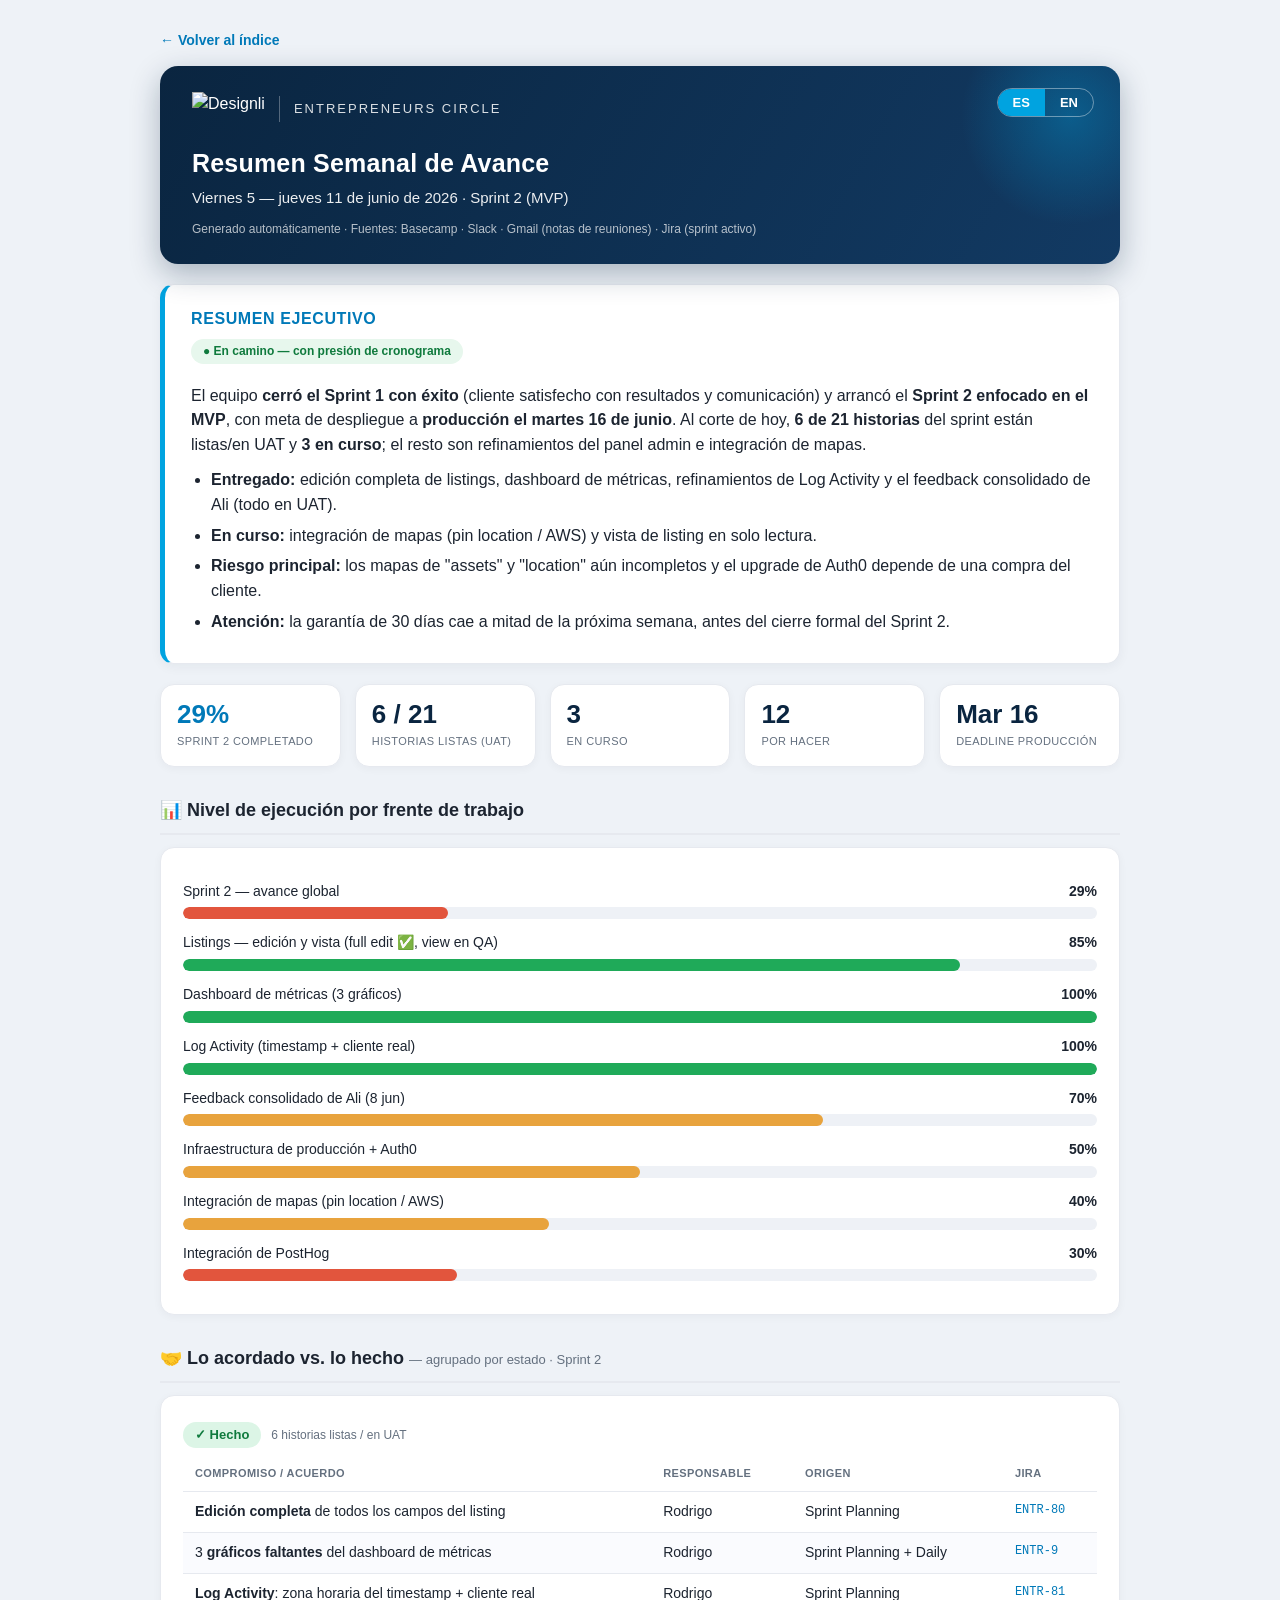
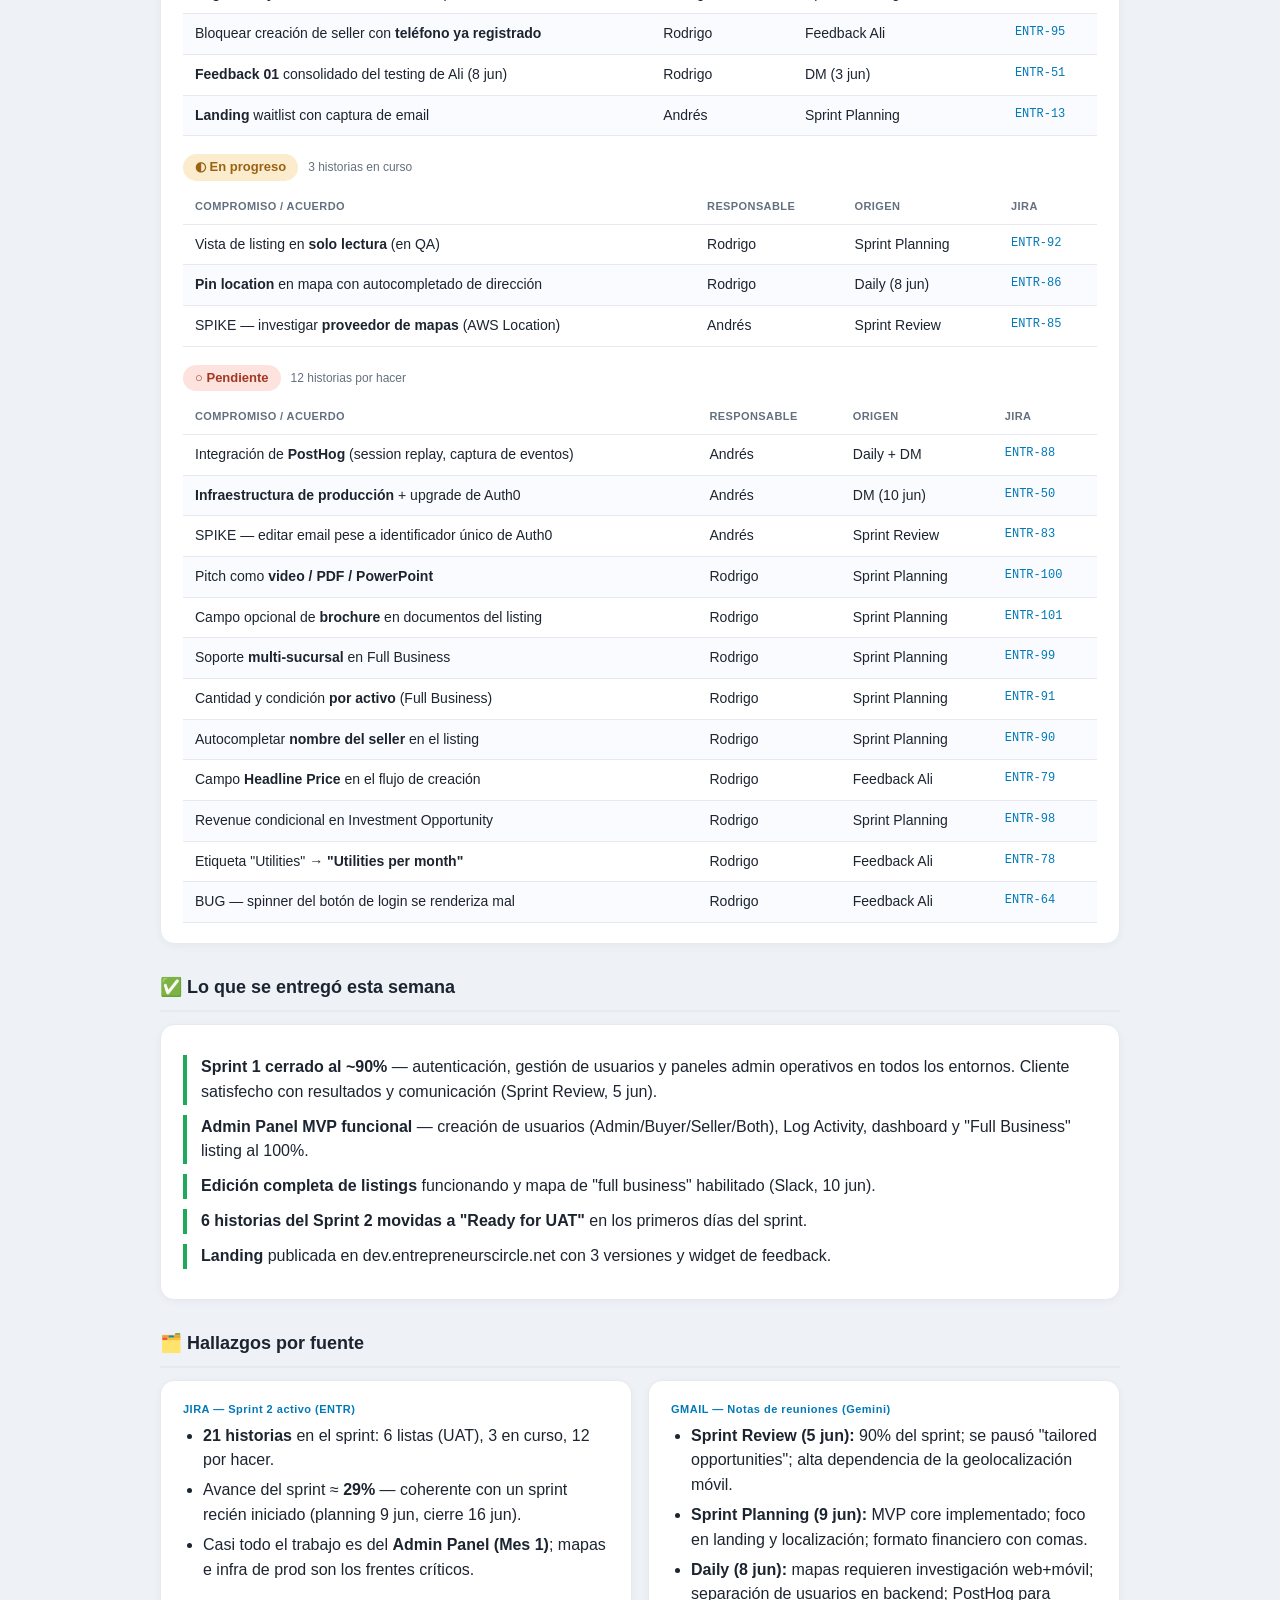
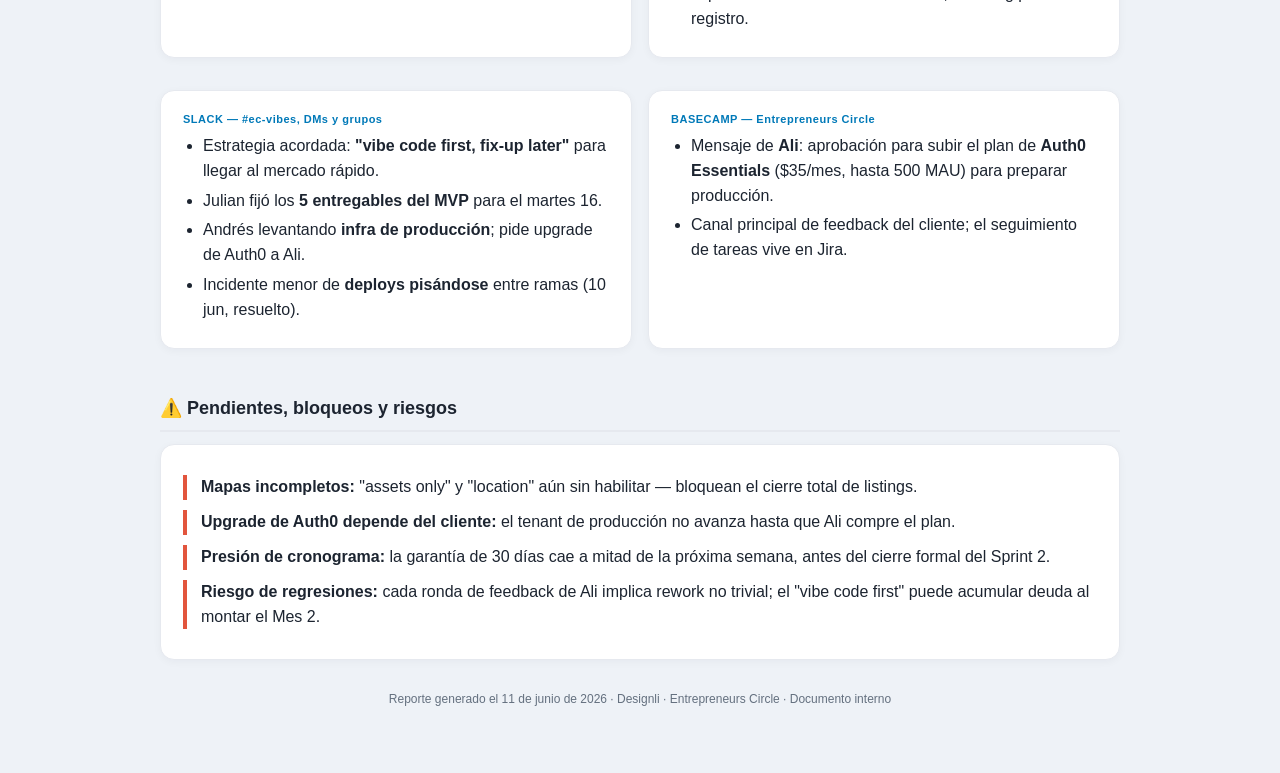
==== EC-Weekly-2026-06-11.html @ bdd6a5a3 "Fix encoding UTF-8 + boton Volver + plural" ====
<!DOCTYPE html>
<html lang="es">
<head>
<meta charset="UTF-8">
<meta name="viewport" content="width=device-width, initial-scale=1.0">
<meta name="robots" content="noindex, nofollow">
<title>Entrepreneurs Circle — Resumen Semanal · 5–11 Jun 2026</title>
<style>
  :root{
    --navy:#0a2540; --navy2:#123a63; --accent:#00a3e0; --accent2:#0079b8;
    --green:#1faa59; --amber:#e8a33d; --red:#e2553d;
    --ink:#1c2430; --muted:#64707f; --line:#e6e9ef; --bg:#eef2f7; --card:#fff;
  }
  *{box-sizing:border-box}
  body{margin:0;background:var(--bg);color:var(--ink);
    font-family:-apple-system,"Segoe UI",Roboto,Helvetica,Arial,sans-serif;line-height:1.55}
  .wrap{max-width:1000px;margin:0 auto;padding:28px 20px 64px}
  header.top{background:linear-gradient(120deg,var(--navy),var(--navy2));color:#fff;border-radius:18px;
    padding:26px 32px;box-shadow:0 10px 30px rgba(10,37,64,.30);position:relative;overflow:hidden}
  header.top::after{content:"";position:absolute;right:-60px;top:-60px;width:220px;height:220px;
    background:radial-gradient(circle,rgba(0,163,224,.35),transparent 70%)}
  .brandrow{display:flex;align-items:center;gap:14px;margin-bottom:18px;position:relative;z-index:1}
  .brandrow img{height:34px;width:auto}
  .brandrow .div{width:1px;height:26px;background:rgba(255,255,255,.3)}
  .brandrow .sub{font-size:13px;letter-spacing:2px;text-transform:uppercase;opacity:.85}
  header.top h1{margin:0 0 4px;font-size:25px;letter-spacing:.2px;position:relative;z-index:1}
  header.top .range{opacity:.92;font-size:15px;position:relative;z-index:1}
  header.top .gen{opacity:.7;font-size:12px;margin-top:10px;position:relative;z-index:1}

  .langtoggle{position:absolute;top:22px;right:26px;z-index:3;display:flex;
    border:1px solid rgba(255,255,255,.4);border-radius:99px;overflow:hidden}
  .langtoggle button{background:transparent;color:#fff;border:none;padding:6px 15px;font-size:13px;font-weight:700;cursor:pointer}
  .langtoggle button.active{background:var(--accent)}
  body.lang-es .en{display:none}
  body.lang-en .es{display:none}

  .exec{background:var(--card);border:1px solid var(--line);border-left:5px solid var(--accent);
    border-radius:14px;padding:22px 26px;margin:20px 0;box-shadow:0 3px 12px rgba(20,30,60,.05)}
  .exec h2{margin:0 0 6px;font-size:16px;letter-spacing:.6px;text-transform:uppercase;color:var(--accent2);border:none;padding:0}
  .exec .status{display:inline-block;font-size:12px;font-weight:700;padding:3px 12px;border-radius:99px;
    background:#e7f7ed;color:#0f7a3d;margin-bottom:12px}
  .exec p{margin:8px 0}
  .exec ul{margin:10px 0 0;padding-left:20px} .exec ul li{margin:6px 0}

  .kpis{display:grid;grid-template-columns:repeat(5,1fr);gap:14px;margin:18px 0}
  .kpi{background:var(--card);border:1px solid var(--line);border-radius:14px;padding:16px;
    box-shadow:0 2px 8px rgba(20,30,60,.04);text-align:left}
  .kpi .n{font-size:26px;font-weight:800;line-height:1;color:var(--navy)}
  .kpi .l{font-size:11px;color:var(--muted);margin-top:6px;text-transform:uppercase;letter-spacing:.4px}
  .kpi.big .n{color:var(--accent2)}

  h2.sec{font-size:18px;margin:30px 0 12px;padding-bottom:8px;border-bottom:2px solid var(--line)}
  .card{background:var(--card);border:1px solid var(--line);border-radius:14px;padding:20px 22px;
    box-shadow:0 2px 8px rgba(20,30,60,.04);margin-bottom:16px}
  .bar-row{margin:13px 0}
  .bar-row .top{display:flex;justify-content:space-between;font-size:14px;margin-bottom:5px}
  .bar-row .top .pct{font-weight:700}
  .track{background:#eef1f6;border-radius:99px;height:12px;overflow:hidden}
  .fill{height:100%;border-radius:99px}
  .g{background:var(--green)} .a{background:var(--amber)} .r{background:var(--red)}

  .grp{margin-bottom:18px}
  .grp:last-child{margin-bottom:0}
  .grp-head{display:flex;align-items:center;gap:10px;margin:6px 0 8px}
  .grp-head .chip{font-size:13px;font-weight:700;padding:3px 12px;border-radius:99px}
  .grp-head .count{font-size:12px;color:var(--muted)}
  .chip.done{background:#dcf5e6;color:#0f7a3d}
  .chip.prog{background:#fbeccd;color:#9a6212}
  .chip.todo{background:#fde3dd;color:#a23824}
  table{width:100%;border-collapse:collapse;font-size:14px}
  th,td{text-align:left;padding:9px 12px;border-bottom:1px solid var(--line);vertical-align:top}
  th{font-size:11px;text-transform:uppercase;letter-spacing:.4px;color:var(--muted)}
  tr:nth-child(even) td{background:#fafbfe}
  .ref{font-family:ui-monospace,Consolas,monospace;font-size:12px;color:var(--accent2);white-space:nowrap}

  ul.clean{margin:6px 0 0;padding-left:20px} ul.clean li{margin:5px 0}
  .src-grid{display:grid;grid-template-columns:1fr 1fr;gap:16px}
  .tag{font-size:11px;color:var(--accent2);font-weight:700;letter-spacing:.5px}
  .risk{border-left:4px solid var(--red);padding-left:14px;margin:10px 0}
  .win{border-left:4px solid var(--green);padding-left:14px;margin:10px 0}
  footer{color:var(--muted);font-size:12px;text-align:center;margin-top:30px}
  @media(max-width:760px){.kpis{grid-template-columns:repeat(2,1fr)}.src-grid{grid-template-columns:1fr}}
</style>
</head>
<body class="lang-es">
<div class="wrap">

  <a href="index.html" style="display:inline-block;margin-bottom:14px;color:var(--accent2);text-decoration:none;font-weight:600;font-size:14px">← <span class="es">Volver al índice</span><span class="en">Back to index</span></a>

  <header class="top">
    <div class="langtoggle">
      <button data-l="es" class="active" onclick="setLang('es')">ES</button>
      <button data-l="en" onclick="setLang('en')">EN</button>
    </div>
    <div class="brandrow">
      <img src="https://designli.co/hs-fs/hubfs/images/global%20components/logo/logoWhite-compressed.png?width=149&height=147&name=logoWhite-compressed.png" alt="Designli">
      <div class="div"></div>
      <span class="sub">Entrepreneurs Circle</span>
    </div>
    <h1><span class="es">Resumen Semanal de Avance</span><span class="en">Weekly Progress Report</span></h1>
    <div class="range"><span class="es">Viernes 5 — jueves 11 de junio de 2026 · Sprint 2 (MVP)</span><span class="en">Friday Jun 5 — Thursday Jun 11, 2026 · Sprint 2 (MVP)</span></div>
    <div class="gen"><span class="es">Generado automáticamente · Fuentes: Basecamp · Slack · Gmail (notas de reuniones) · Jira (sprint activo)</span><span class="en">Auto-generated · Sources: Basecamp · Slack · Gmail (meeting notes) · Jira (active sprint)</span></div>
  </header>

  <!-- ============ RESUMEN EJECUTIVO / EXECUTIVE SUMMARY ============ -->
  <div class="exec">
    <h2><span class="es">Resumen Ejecutivo</span><span class="en">Executive Summary</span></h2>
    <span class="status"><span class="es">● En camino — con presión de cronograma</span><span class="en">● On track — with schedule pressure</span></span>
    <p class="es">El equipo <b>cerró el Sprint 1 con éxito</b> (cliente satisfecho con resultados y comunicación) y arrancó el <b>Sprint 2 enfocado en el MVP</b>, con meta de despliegue a <b>producción el martes 16 de junio</b>. Al corte de hoy, <b>6 de 21 historias</b> del sprint están listas/en UAT y <b>3 en curso</b>; el resto son refinamientos del panel admin e integración de mapas.</p>
    <p class="en">The team <b>closed Sprint 1 successfully</b> (client happy with results and communication) and kicked off <b>Sprint 2 focused on the MVP</b>, targeting a <b>production deployment on Tuesday, June 16</b>. As of today, <b>6 of 21 sprint stories</b> are done/in UAT and <b>3 in progress</b>; the rest are admin-panel refinements and the maps integration.</p>
    <ul>
      <li class="es"><b>Entregado:</b> edición completa de listings, dashboard de métricas, refinamientos de Log Activity y el feedback consolidado de Ali (todo en UAT).</li>
      <li class="en"><b>Delivered:</b> full listing editing, metrics dashboard, Log Activity refinements, and Ali's consolidated feedback (all in UAT).</li>
      <li class="es"><b>En curso:</b> integración de mapas (pin location / AWS) y vista de listing en solo lectura.</li>
      <li class="en"><b>In progress:</b> maps integration (pin location / AWS) and read-only listing view.</li>
      <li class="es"><b>Riesgo principal:</b> los mapas de "assets" y "location" aún incompletos y el upgrade de Auth0 depende de una compra del cliente.</li>
      <li class="en"><b>Main risk:</b> the "assets" and "location" maps are still incomplete, and the Auth0 upgrade depends on a client purchase.</li>
      <li class="es"><b>Atención:</b> la garantía de 30 días cae a mitad de la próxima semana, antes del cierre formal del Sprint 2.</li>
      <li class="en"><b>Heads-up:</b> the 30-day guarantee lands mid next week, before the formal Sprint 2 close.</li>
    </ul>
  </div>

  <div class="kpis">
    <div class="kpi big"><div class="n">29%</div><div class="l"><span class="es">Sprint 2 completado</span><span class="en">Sprint 2 complete</span></div></div>
    <div class="kpi"><div class="n">6 / 21</div><div class="l"><span class="es">Historias listas (UAT)</span><span class="en">Stories done (UAT)</span></div></div>
    <div class="kpi"><div class="n">3</div><div class="l"><span class="es">En curso</span><span class="en">In progress</span></div></div>
    <div class="kpi"><div class="n">12</div><div class="l"><span class="es">Por hacer</span><span class="en">To do</span></div></div>
    <div class="kpi"><div class="n">Mar 16</div><div class="l"><span class="es">Deadline producción</span><span class="en">Production deadline</span></div></div>
  </div>

  <h2 class="sec"><span class="es">📊 Nivel de ejecución por frente de trabajo</span><span class="en">📊 Execution level by workstream</span></h2>
  <div class="card">
    <div class="bar-row"><div class="top"><span><span class="es">Sprint 2 — avance global</span><span class="en">Sprint 2 — overall progress</span></span><span class="pct">29%</span></div><div class="track"><div class="fill r" style="width:29%"></div></div></div>
    <div class="bar-row"><div class="top"><span><span class="es">Listings — edición y vista (full edit ✅, view en QA)</span><span class="en">Listings — edit &amp; view (full edit ✅, view in QA)</span></span><span class="pct">85%</span></div><div class="track"><div class="fill g" style="width:85%"></div></div></div>
    <div class="bar-row"><div class="top"><span><span class="es">Dashboard de métricas (3 gráficos)</span><span class="en">Metrics dashboard (3 charts)</span></span><span class="pct">100%</span></div><div class="track"><div class="fill g" style="width:100%"></div></div></div>
    <div class="bar-row"><div class="top"><span><span class="es">Log Activity (timestamp + cliente real)</span><span class="en">Log Activity (timestamp + real client)</span></span><span class="pct">100%</span></div><div class="track"><div class="fill g" style="width:100%"></div></div></div>
    <div class="bar-row"><div class="top"><span><span class="es">Feedback consolidado de Ali (8 jun)</span><span class="en">Ali's consolidated feedback (Jun 8)</span></span><span class="pct">70%</span></div><div class="track"><div class="fill a" style="width:70%"></div></div></div>
    <div class="bar-row"><div class="top"><span><span class="es">Infraestructura de producción + Auth0</span><span class="en">Production infrastructure + Auth0</span></span><span class="pct">50%</span></div><div class="track"><div class="fill a" style="width:50%"></div></div></div>
    <div class="bar-row"><div class="top"><span><span class="es">Integración de mapas (pin location / AWS)</span><span class="en">Maps integration (pin location / AWS)</span></span><span class="pct">40%</span></div><div class="track"><div class="fill a" style="width:40%"></div></div></div>
    <div class="bar-row"><div class="top"><span><span class="es">Integración de PostHog</span><span class="en">PostHog integration</span></span><span class="pct">30%</span></div><div class="track"><div class="fill r" style="width:30%"></div></div></div>
  </div>

  <h2 class="sec"><span class="es">🤝 Lo acordado vs. lo hecho</span><span class="en">🤝 Agreed vs. done</span> <span style="font-size:13px;font-weight:400;color:var(--muted)"><span class="es">— agrupado por estado · Sprint 2</span><span class="en">— grouped by status · Sprint 2</span></span></h2>
  <div class="card">

    <div class="grp">
      <div class="grp-head"><span class="chip done"><span class="es">✓ Hecho</span><span class="en">✓ Done</span></span><span class="count"><span class="es">6 historias listas / en UAT</span><span class="en">6 stories done / in UAT</span></span></div>
      <table>
        <thead><tr><th><span class="es">Compromiso / acuerdo</span><span class="en">Commitment / agreement</span></th><th><span class="es">Responsable</span><span class="en">Owner</span></th><th><span class="es">Origen</span><span class="en">Source</span></th><th>Jira</th></tr></thead>
        <tbody>
          <tr><td><span class="es"><b>Edición completa</b> de todos los campos del listing</span><span class="en"><b>Full editing</b> of all listing fields</span></td><td>Rodrigo</td><td>Sprint Planning</td><td class="ref">ENTR-80</td></tr>
          <tr><td><span class="es">3 <b>gráficos faltantes</b> del dashboard de métricas</span><span class="en">3 <b>missing charts</b> on the metrics dashboard</span></td><td>Rodrigo</td><td>Sprint Planning + Daily</td><td class="ref">ENTR-9</td></tr>
          <tr><td><span class="es"><b>Log Activity</b>: zona horaria del timestamp + cliente real</span><span class="en"><b>Log Activity</b>: timestamp timezone + real client</span></td><td>Rodrigo</td><td>Sprint Planning</td><td class="ref">ENTR-81</td></tr>
          <tr><td><span class="es">Bloquear creación de seller con <b>teléfono ya registrado</b></span><span class="en">Block creating a seller with an <b>already-registered phone</b></span></td><td>Rodrigo</td><td>Feedback Ali</td><td class="ref">ENTR-95</td></tr>
          <tr><td><span class="es"><b>Feedback 01</b> consolidado del testing de Ali (8 jun)</span><span class="en"><b>Feedback 01</b> consolidated from Ali's testing (Jun 8)</span></td><td>Rodrigo</td><td>DM (3 jun)</td><td class="ref">ENTR-51</td></tr>
          <tr><td><span class="es"><b>Landing</b> waitlist con captura de email</span><span class="en"><b>Landing</b> waitlist with email capture</span></td><td>Andrés</td><td>Sprint Planning</td><td class="ref">ENTR-13</td></tr>
        </tbody>
      </table>
    </div>

    <div class="grp">
      <div class="grp-head"><span class="chip prog"><span class="es">◐ En progreso</span><span class="en">◐ In progress</span></span><span class="count"><span class="es">3 historias en curso</span><span class="en">3 stories in progress</span></span></div>
      <table>
        <thead><tr><th><span class="es">Compromiso / acuerdo</span><span class="en">Commitment / agreement</span></th><th><span class="es">Responsable</span><span class="en">Owner</span></th><th><span class="es">Origen</span><span class="en">Source</span></th><th>Jira</th></tr></thead>
        <tbody>
          <tr><td><span class="es">Vista de listing en <b>solo lectura</b> (en QA)</span><span class="en"><b>Read-only</b> listing view (in QA)</span></td><td>Rodrigo</td><td>Sprint Planning</td><td class="ref">ENTR-92</td></tr>
          <tr><td><span class="es"><b>Pin location</b> en mapa con autocompletado de dirección</span><span class="en"><b>Pin location</b> on map with address auto-fill</span></td><td>Rodrigo</td><td>Daily (8 jun)</td><td class="ref">ENTR-86</td></tr>
          <tr><td><span class="es">SPIKE — investigar <b>proveedor de mapas</b> (AWS Location)</span><span class="en">SPIKE — investigate <b>map provider</b> (AWS Location)</span></td><td>Andrés</td><td>Sprint Review</td><td class="ref">ENTR-85</td></tr>
        </tbody>
      </table>
    </div>

    <div class="grp">
      <div class="grp-head"><span class="chip todo"><span class="es">○ Pendiente</span><span class="en">○ To do</span></span><span class="count"><span class="es">12 historias por hacer</span><span class="en">12 stories to do</span></span></div>
      <table>
        <thead><tr><th><span class="es">Compromiso / acuerdo</span><span class="en">Commitment / agreement</span></th><th><span class="es">Responsable</span><span class="en">Owner</span></th><th><span class="es">Origen</span><span class="en">Source</span></th><th>Jira</th></tr></thead>
        <tbody>
          <tr><td><span class="es">Integración de <b>PostHog</b> (session replay, captura de eventos)</span><span class="en"><b>PostHog</b> integration (session replay, event capture)</span></td><td>Andrés</td><td>Daily + DM</td><td class="ref">ENTR-88</td></tr>
          <tr><td><span class="es"><b>Infraestructura de producción</b> + upgrade de Auth0</span><span class="en"><b>Production infrastructure</b> + Auth0 upgrade</span></td><td>Andrés</td><td>DM (10 jun)</td><td class="ref">ENTR-50</td></tr>
          <tr><td><span class="es">SPIKE — editar email pese a identificador único de Auth0</span><span class="en">SPIKE — edit email despite Auth0 unique identifier</span></td><td>Andrés</td><td>Sprint Review</td><td class="ref">ENTR-83</td></tr>
          <tr><td><span class="es">Pitch como <b>video / PDF / PowerPoint</b></span><span class="en">Pitch as <b>video / PDF / PowerPoint</b></span></td><td>Rodrigo</td><td>Sprint Planning</td><td class="ref">ENTR-100</td></tr>
          <tr><td><span class="es">Campo opcional de <b>brochure</b> en documentos del listing</span><span class="en">Optional <b>brochure</b> field in listing documents</span></td><td>Rodrigo</td><td>Sprint Planning</td><td class="ref">ENTR-101</td></tr>
          <tr><td><span class="es">Soporte <b>multi-sucursal</b> en Full Business</span><span class="en"><b>Multi-branch</b> support in Full Business</span></td><td>Rodrigo</td><td>Sprint Planning</td><td class="ref">ENTR-99</td></tr>
          <tr><td><span class="es">Cantidad y condición <b>por activo</b> (Full Business)</span><span class="en">Quantity &amp; condition <b>per asset</b> (Full Business)</span></td><td>Rodrigo</td><td>Sprint Planning</td><td class="ref">ENTR-91</td></tr>
          <tr><td><span class="es">Autocompletar <b>nombre del seller</b> en el listing</span><span class="en">Auto-fill <b>seller's name</b> in the listing</span></td><td>Rodrigo</td><td>Sprint Planning</td><td class="ref">ENTR-90</td></tr>
          <tr><td><span class="es">Campo <b>Headline Price</b> en el flujo de creación</span><span class="en"><b>Headline Price</b> field in the creation flow</span></td><td>Rodrigo</td><td>Feedback Ali</td><td class="ref">ENTR-79</td></tr>
          <tr><td><span class="es">Revenue condicional en Investment Opportunity</span><span class="en">Conditional revenue in Investment Opportunity</span></td><td>Rodrigo</td><td>Sprint Planning</td><td class="ref">ENTR-98</td></tr>
          <tr><td><span class="es">Etiqueta "Utilities" → <b>"Utilities per month"</b></span><span class="en">"Utilities" label → <b>"Utilities per month"</b></span></td><td>Rodrigo</td><td>Feedback Ali</td><td class="ref">ENTR-78</td></tr>
          <tr><td><span class="es">BUG — spinner del botón de login se renderiza mal</span><span class="en">BUG — login button spinner renders incorrectly</span></td><td>Rodrigo</td><td>Feedback Ali</td><td class="ref">ENTR-64</td></tr>
        </tbody>
      </table>
    </div>

  </div>

  <h2 class="sec"><span class="es">✅ Lo que se entregó esta semana</span><span class="en">✅ Delivered this week</span></h2>
  <div class="card">
    <div class="win"><span class="es"><b>Sprint 1 cerrado al ~90%</b> — autenticación, gestión de usuarios y paneles admin operativos en todos los entornos. Cliente satisfecho con resultados y comunicación (Sprint Review, 5 jun).</span><span class="en"><b>Sprint 1 closed at ~90%</b> — authentication, user management and admin panels live across all environments. Client happy with results and communication (Sprint Review, Jun 5).</span></div>
    <div class="win"><span class="es"><b>Admin Panel MVP funcional</b> — creación de usuarios (Admin/Buyer/Seller/Both), Log Activity, dashboard y "Full Business" listing al 100%.</span><span class="en"><b>Functional MVP Admin Panel</b> — user creation (Admin/Buyer/Seller/Both), Log Activity, dashboard and "Full Business" listing at 100%.</span></div>
    <div class="win"><span class="es"><b>Edición completa de listings</b> funcionando y mapa de "full business" habilitado (Slack, 10 jun).</span><span class="en"><b>Full listing editing</b> working and "full business" map enabled (Slack, Jun 10).</span></div>
    <div class="win"><span class="es"><b>6 historias del Sprint 2 movidas a "Ready for UAT"</b> en los primeros días del sprint.</span><span class="en"><b>6 Sprint 2 stories moved to "Ready for UAT"</b> in the first days of the sprint.</span></div>
    <div class="win"><span class="es"><b>Landing</b> publicada en dev.entrepreneurscircle.net con 3 versiones y widget de feedback.</span><span class="en"><b>Landing</b> published at dev.entrepreneurscircle.net with 3 versions and a feedback widget.</span></div>
  </div>

  <h2 class="sec"><span class="es">🗂️ Hallazgos por fuente</span><span class="en">🗂️ Findings by source</span></h2>
  <div class="src-grid">
    <div class="card">
      <div class="tag">JIRA — <span class="es">Sprint 2 activo (ENTR)</span><span class="en">Active Sprint 2 (ENTR)</span></div>
      <ul class="clean">
        <li class="es"><b>21 historias</b> en el sprint: 6 listas (UAT), 3 en curso, 12 por hacer.</li>
        <li class="en"><b>21 stories</b> in the sprint: 6 done (UAT), 3 in progress, 12 to do.</li>
        <li class="es">Avance del sprint ≈ <b>29%</b> — coherente con un sprint recién iniciado (planning 9 jun, cierre 16 jun).</li>
        <li class="en">Sprint progress ≈ <b>29%</b> — consistent with a sprint just started (planning Jun 9, close Jun 16).</li>
        <li class="es">Casi todo el trabajo es del <b>Admin Panel (Mes 1)</b>; mapas e infra de prod son los frentes críticos.</li>
        <li class="en">Almost all work is <b>Admin Panel (Month 1)</b>; maps and prod infra are the critical fronts.</li>
      </ul>
    </div>
    <div class="card">
      <div class="tag">GMAIL — <span class="es">Notas de reuniones (Gemini)</span><span class="en">Meeting notes (Gemini)</span></div>
      <ul class="clean">
        <li class="es"><b>Sprint Review (5 jun):</b> 90% del sprint; se pausó "tailored opportunities"; alta dependencia de la geolocalización móvil.</li>
        <li class="en"><b>Sprint Review (Jun 5):</b> 90% of the sprint; "tailored opportunities" paused; high dependency on mobile geolocation.</li>
        <li class="es"><b>Sprint Planning (9 jun):</b> MVP core implementado; foco en landing y localización; formato financiero con comas.</li>
        <li class="en"><b>Sprint Planning (Jun 9):</b> core MVP implemented; focus on landing and localization; comma-based financial formatting.</li>
        <li class="es"><b>Daily (8 jun):</b> mapas requieren investigación web+móvil; separación de usuarios en backend; PostHog para registro.</li>
        <li class="en"><b>Daily (Jun 8):</b> maps need web+mobile research; backend user separation; PostHog for sign-up tracking.</li>
      </ul>
    </div>
    <div class="card">
      <div class="tag">SLACK — <span class="es">#ec-vibes, DMs y grupos</span><span class="en">#ec-vibes, DMs &amp; groups</span></div>
      <ul class="clean">
        <li class="es">Estrategia acordada: <b>"vibe code first, fix-up later"</b> para llegar al mercado rápido.</li>
        <li class="en">Agreed strategy: <b>"vibe code first, fix-up later"</b> to reach market fast.</li>
        <li class="es">Julian fijó los <b>5 entregables del MVP</b> para el martes 16.</li>
        <li class="en">Julian set the <b>5 MVP deliverables</b> for Tuesday the 16th.</li>
        <li class="es">Andrés levantando <b>infra de producción</b>; pide upgrade de Auth0 a Ali.</li>
        <li class="en">Andrés standing up <b>production infra</b>; asked Ali for the Auth0 upgrade.</li>
        <li class="es">Incidente menor de <b>deploys pisándose</b> entre ramas (10 jun, resuelto).</li>
        <li class="en">Minor incident of <b>deploys colliding</b> across branches (Jun 10, resolved).</li>
      </ul>
    </div>
    <div class="card">
      <div class="tag">BASECAMP — Entrepreneurs Circle</div>
      <ul class="clean">
        <li class="es">Mensaje de <b>Ali</b>: aprobación para subir el plan de <b>Auth0 Essentials</b> ($35/mes, hasta 500 MAU) para preparar producción.</li>
        <li class="en">Message from <b>Ali</b>: approval to upgrade to the <b>Auth0 Essentials</b> plan ($35/mo, up to 500 MAU) to prepare production.</li>
        <li class="es">Canal principal de feedback del cliente; el seguimiento de tareas vive en Jira.</li>
        <li class="en">Main client feedback channel; task tracking lives in Jira.</li>
      </ul>
    </div>
  </div>

  <h2 class="sec"><span class="es">⚠️ Pendientes, bloqueos y riesgos</span><span class="en">⚠️ Pending, blockers &amp; risks</span></h2>
  <div class="card">
    <div class="risk"><span class="es"><b>Mapas incompletos:</b> "assets only" y "location" aún sin habilitar — bloquean el cierre total de listings.</span><span class="en"><b>Incomplete maps:</b> "assets only" and "location" still not enabled — they block full listing completion.</span></div>
    <div class="risk"><span class="es"><b>Upgrade de Auth0 depende del cliente:</b> el tenant de producción no avanza hasta que Ali compre el plan.</span><span class="en"><b>Auth0 upgrade depends on the client:</b> the production tenant can't progress until Ali buys the plan.</span></div>
    <div class="risk"><span class="es"><b>Presión de cronograma:</b> la garantía de 30 días cae a mitad de la próxima semana, antes del cierre formal del Sprint 2.</span><span class="en"><b>Schedule pressure:</b> the 30-day guarantee lands mid next week, before the formal Sprint 2 close.</span></div>
    <div class="risk"><span class="es"><b>Riesgo de regresiones:</b> cada ronda de feedback de Ali implica rework no trivial; el "vibe code first" puede acumular deuda al montar el Mes 2.</span><span class="en"><b>Regression risk:</b> each round of Ali's feedback brings non-trivial rework; "vibe code first" may accumulate debt when Month 2 lands.</span></div>
  </div>

  <footer><span class="es">Reporte generado el 11 de junio de 2026 · Designli · Entrepreneurs Circle · Documento interno</span><span class="en">Report generated on June 11, 2026 · Designli · Entrepreneurs Circle · Internal document</span></footer>

</div>
<script>
  function setLang(l){
    document.body.className = 'lang-' + l;
    document.documentElement.lang = l;
    document.querySelectorAll('.langtoggle button').forEach(function(b){
      b.classList.toggle('active', b.dataset.l === l);
    });
  }
</script>
</body>
</html>
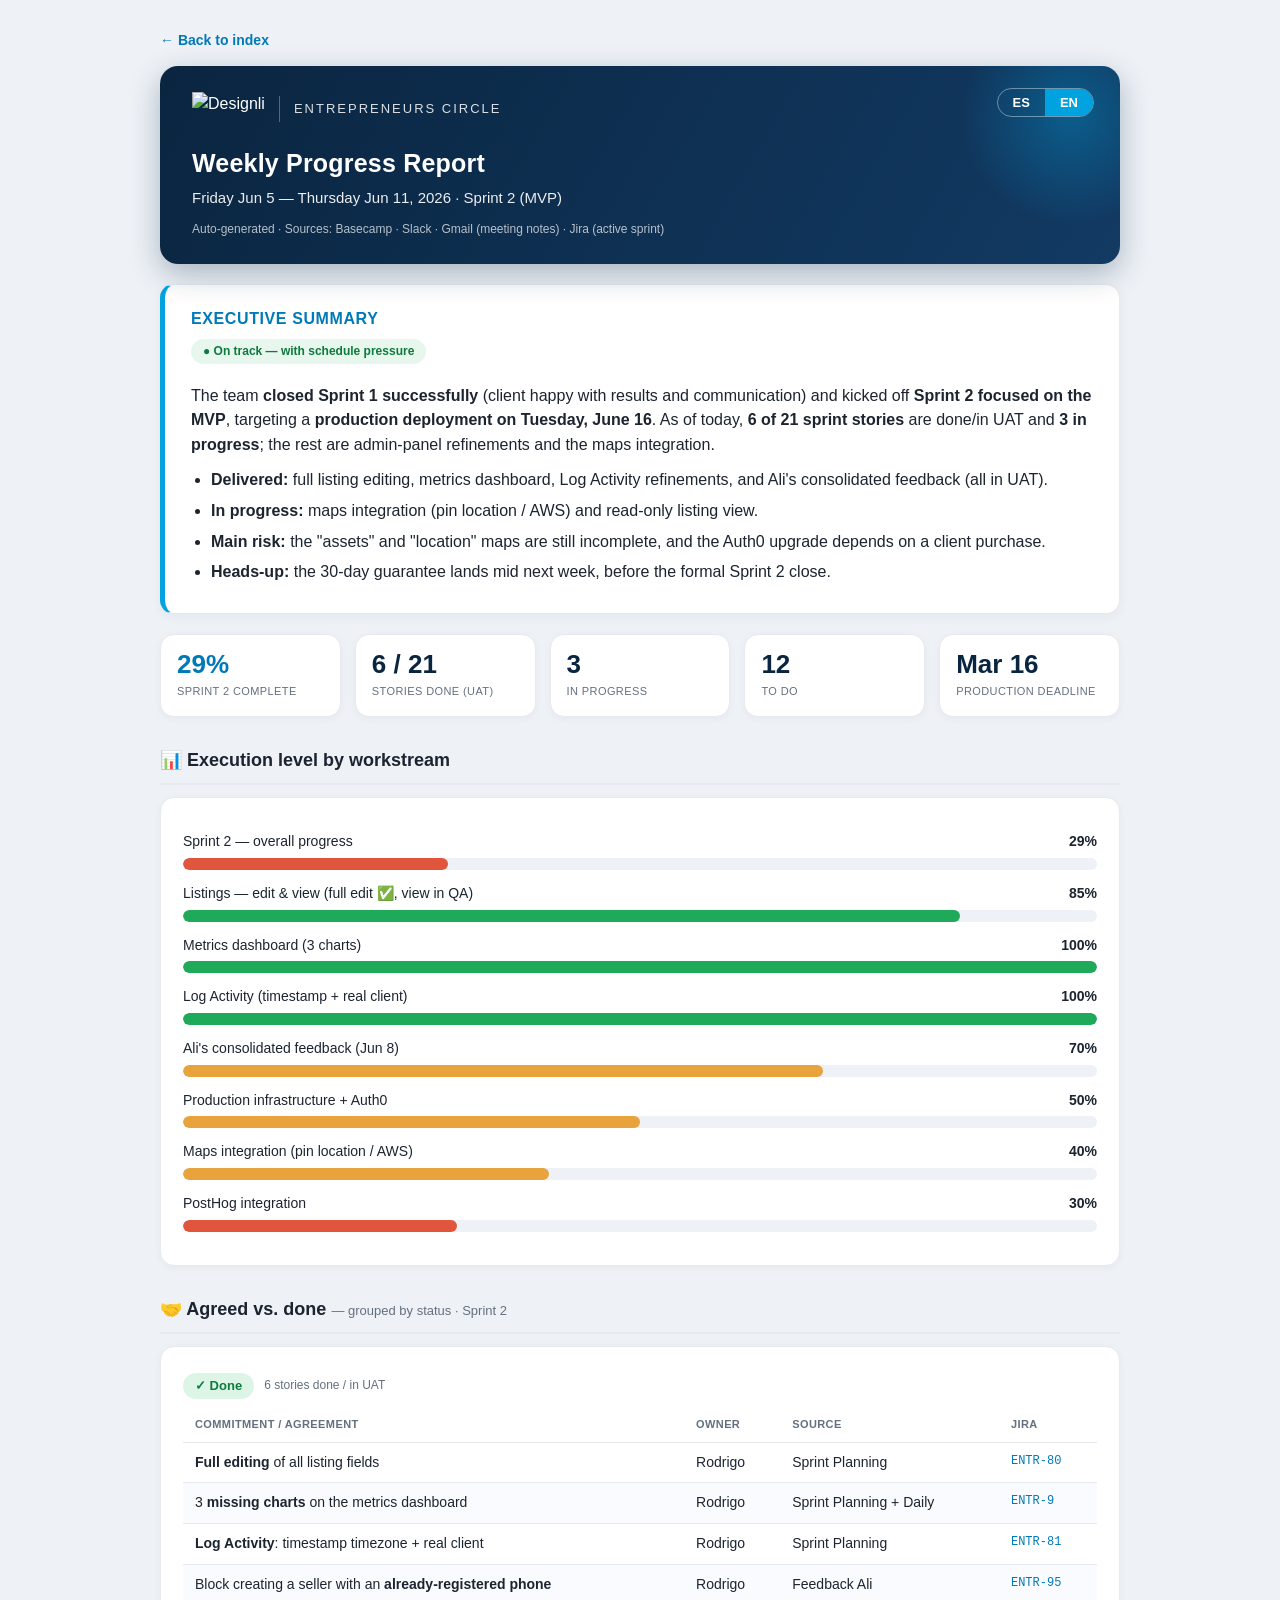
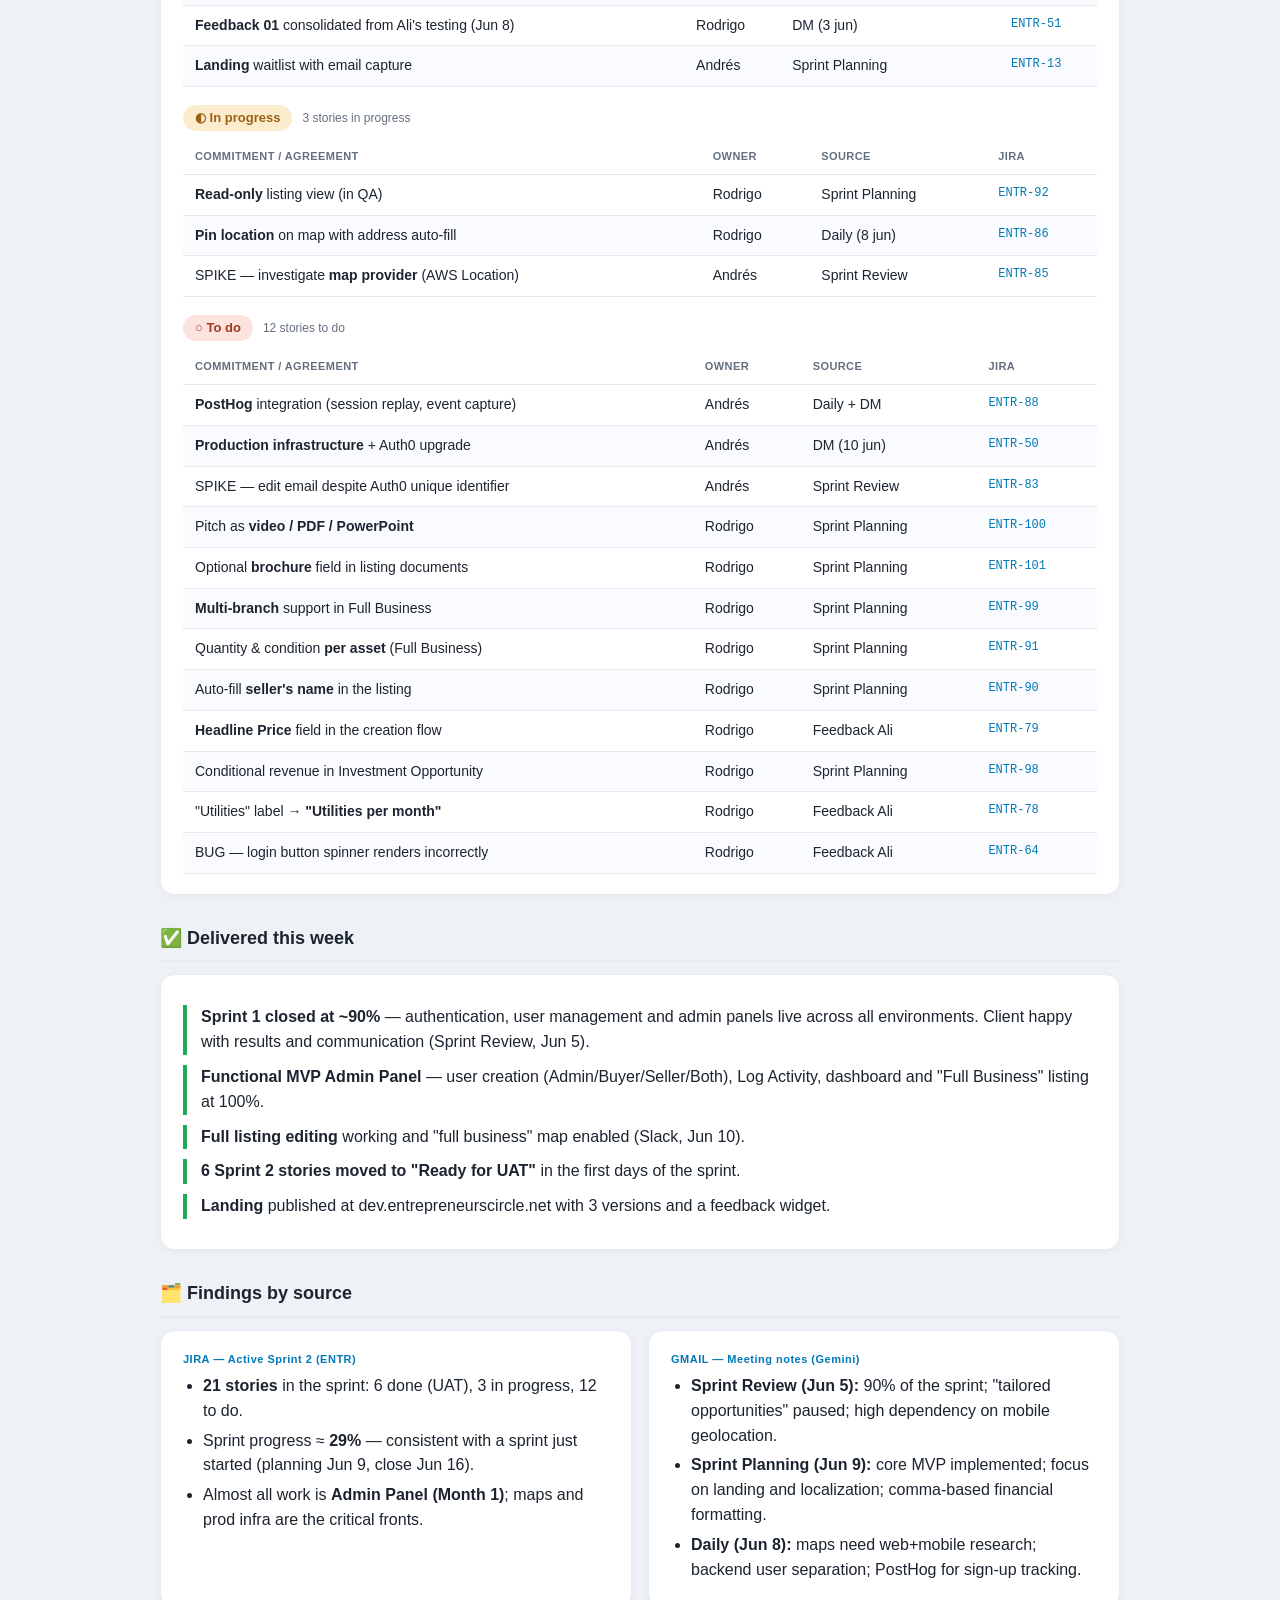
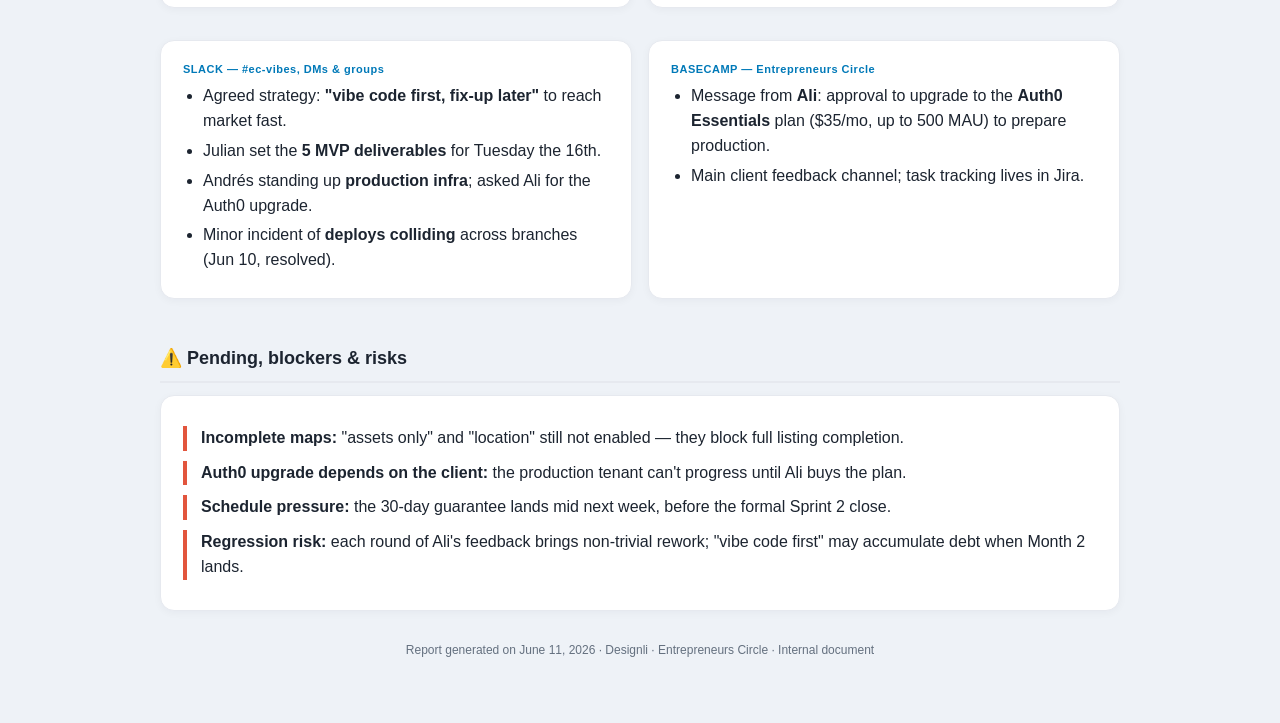
==== commit d02aac6f: "Default language English (index + report)" ====
--- a/EC-Weekly-2026-06-11.html
+++ b/EC-Weekly-2026-06-11.html
@@ -1,5 +1,5 @@
 <!DOCTYPE html>
-<html lang="es">
+<html lang="en">
 <head>
 <meta charset="UTF-8">
 <meta name="viewport" content="width=device-width, initial-scale=1.0">
@@ -82,15 +82,15 @@
   @media(max-width:760px){.kpis{grid-template-columns:repeat(2,1fr)}.src-grid{grid-template-columns:1fr}}
 </style>
 </head>
-<body class="lang-es">
+<body class="lang-en">
 <div class="wrap">
 
   <a href="index.html" style="display:inline-block;margin-bottom:14px;color:var(--accent2);text-decoration:none;font-weight:600;font-size:14px">← <span class="es">Volver al índice</span><span class="en">Back to index</span></a>
 
   <header class="top">
     <div class="langtoggle">
-      <button data-l="es" class="active" onclick="setLang('es')">ES</button>
-      <button data-l="en" onclick="setLang('en')">EN</button>
+      <button data-l="es" onclick="setLang('es')">ES</button>
+      <button data-l="en" class="active" onclick="setLang('en')">EN</button>
     </div>
     <div class="brandrow">
       <img src="https://designli.co/hs-fs/hubfs/images/global%20components/logo/logoWhite-compressed.png?width=149&height=147&name=logoWhite-compressed.png" alt="Designli">
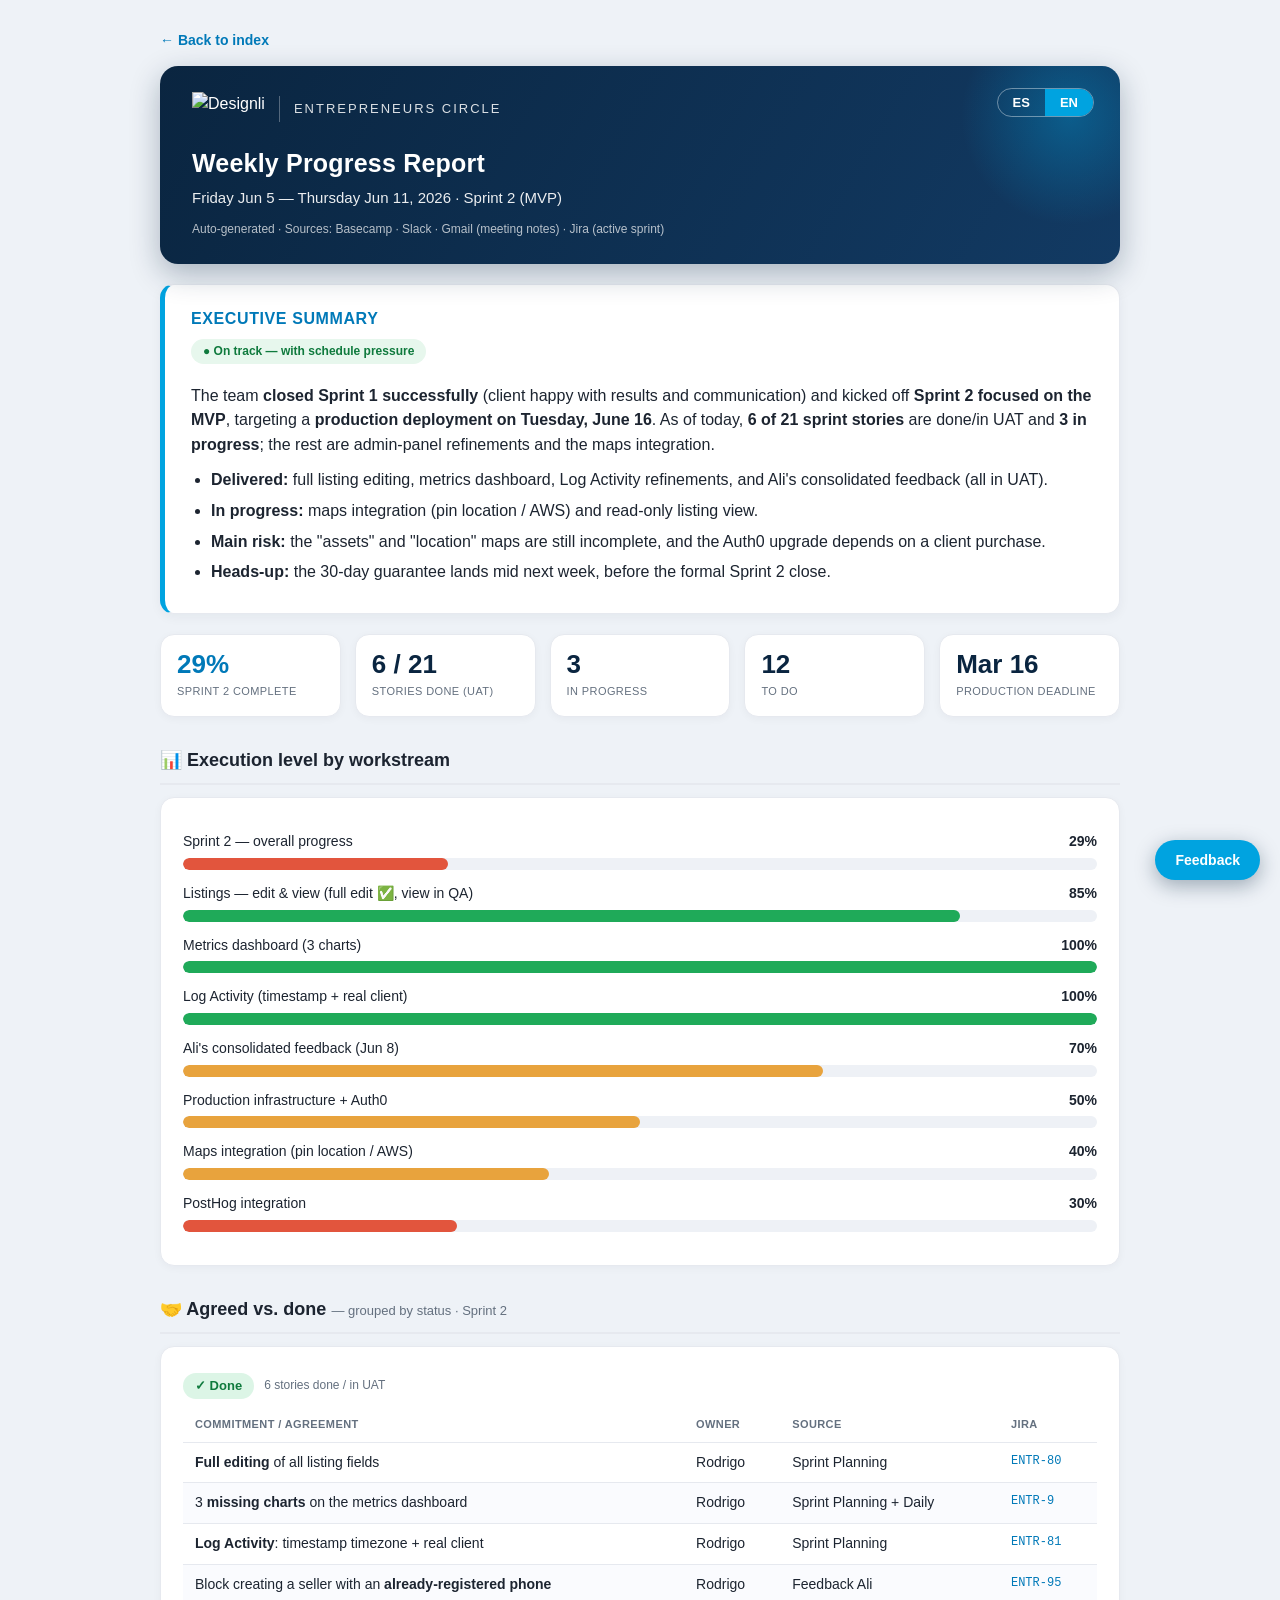
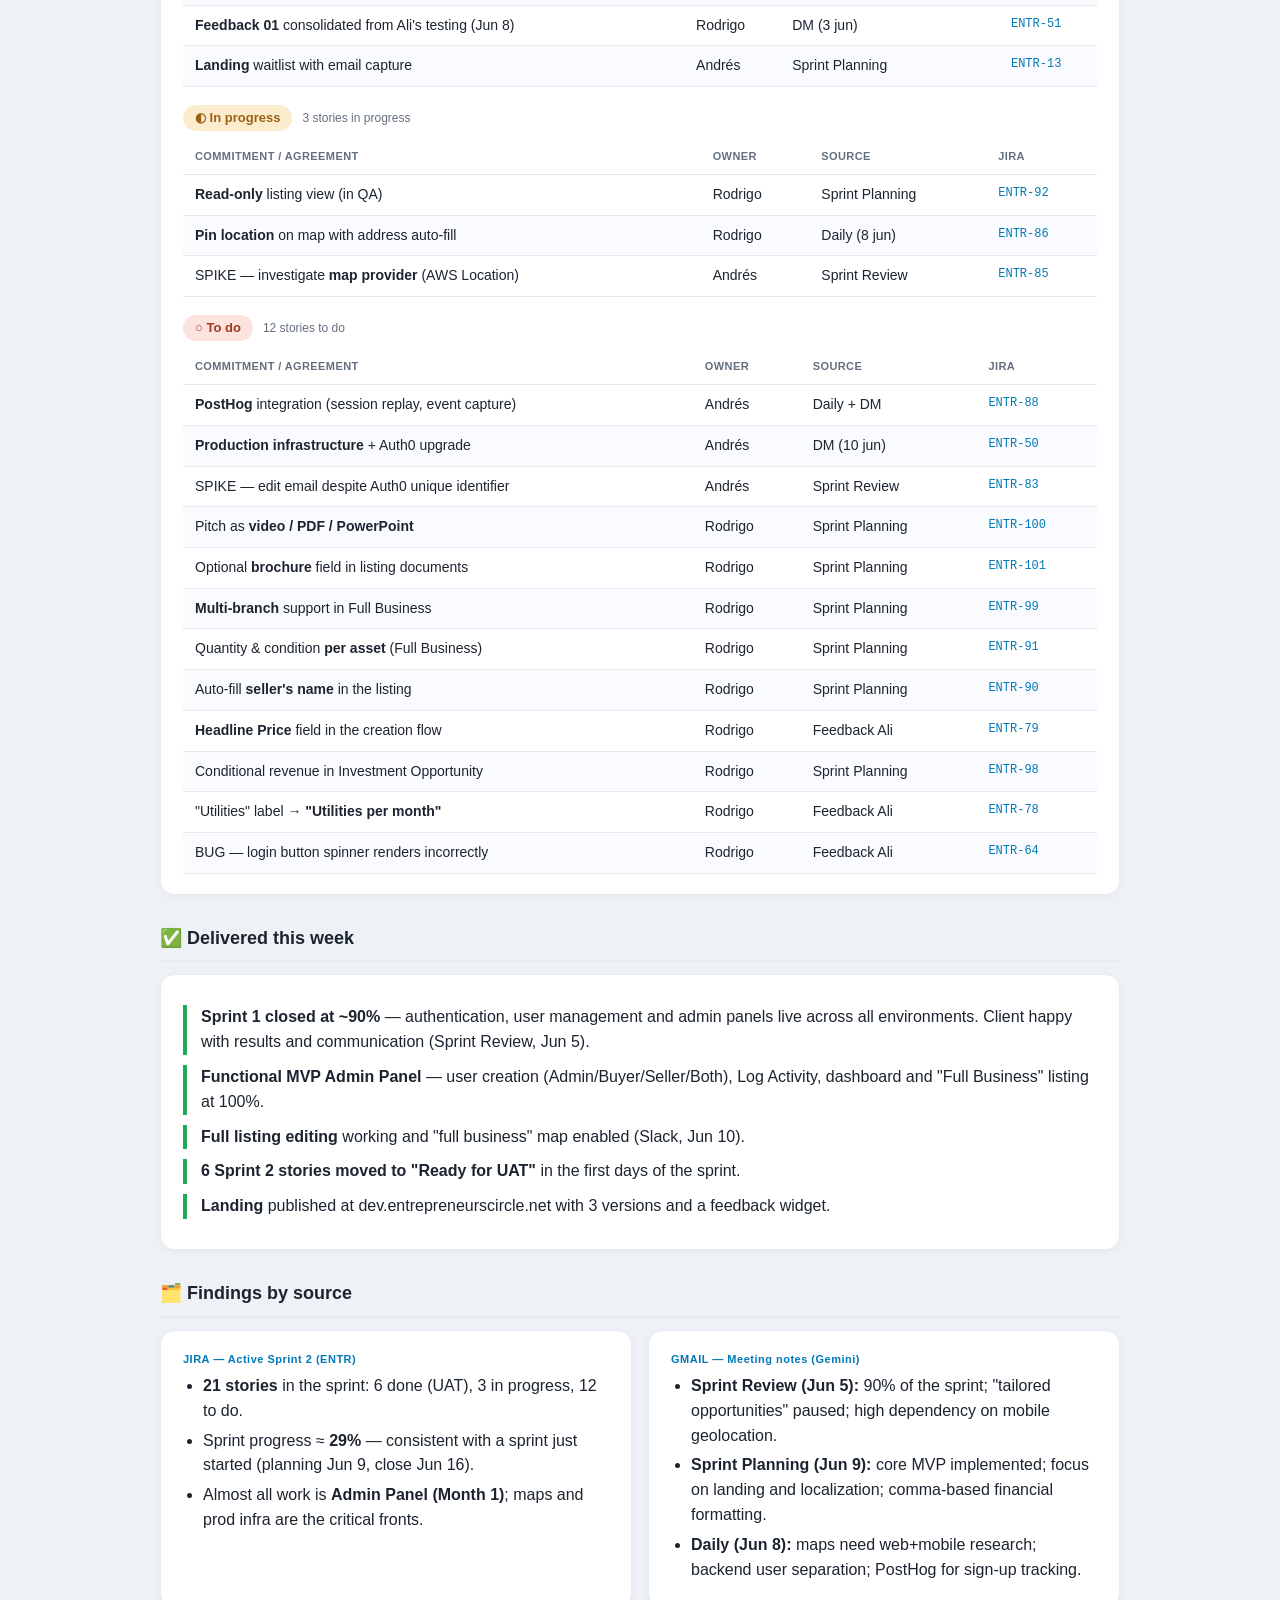
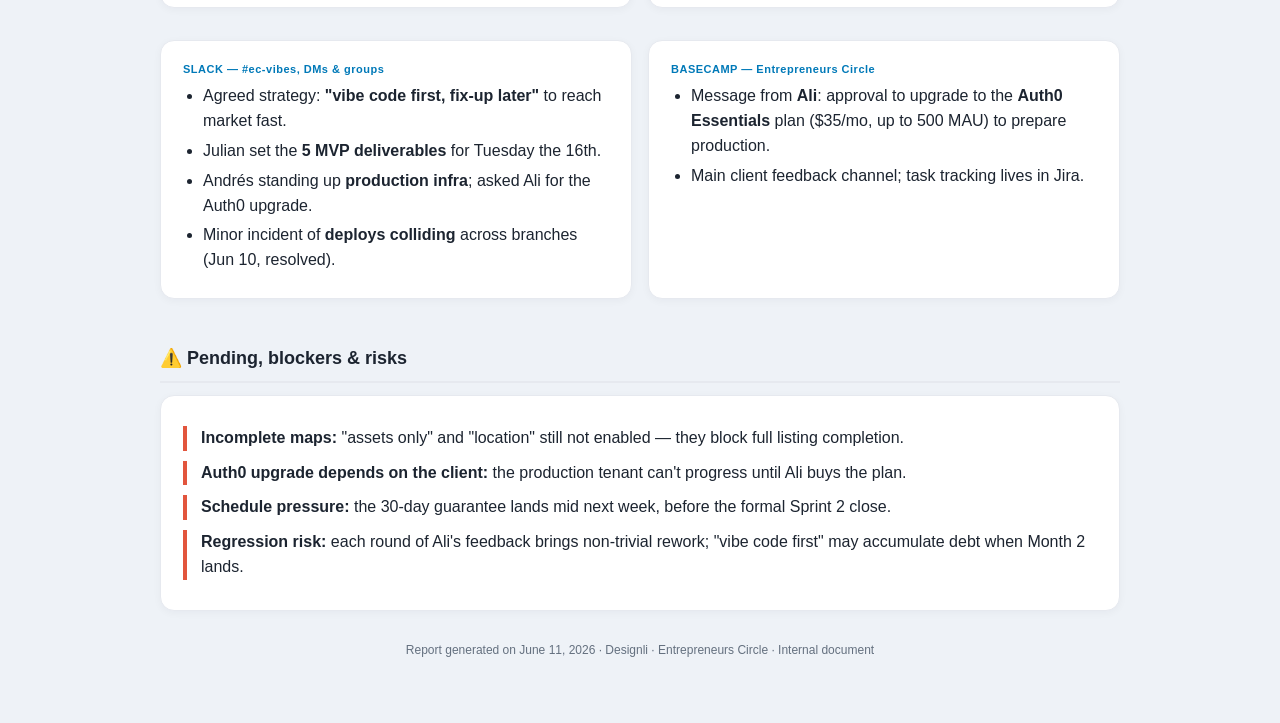
==== commit 0b1a3bec: "Add feedback widget (zero-backend, prefilled GitHub issue)" ====
--- a/EC-Weekly-2026-06-11.html
+++ b/EC-Weekly-2026-06-11.html
@@ -270,5 +270,6 @@
     });
   }
 </script>
+<script src="feedback.js"></script>
 </body>
 </html>
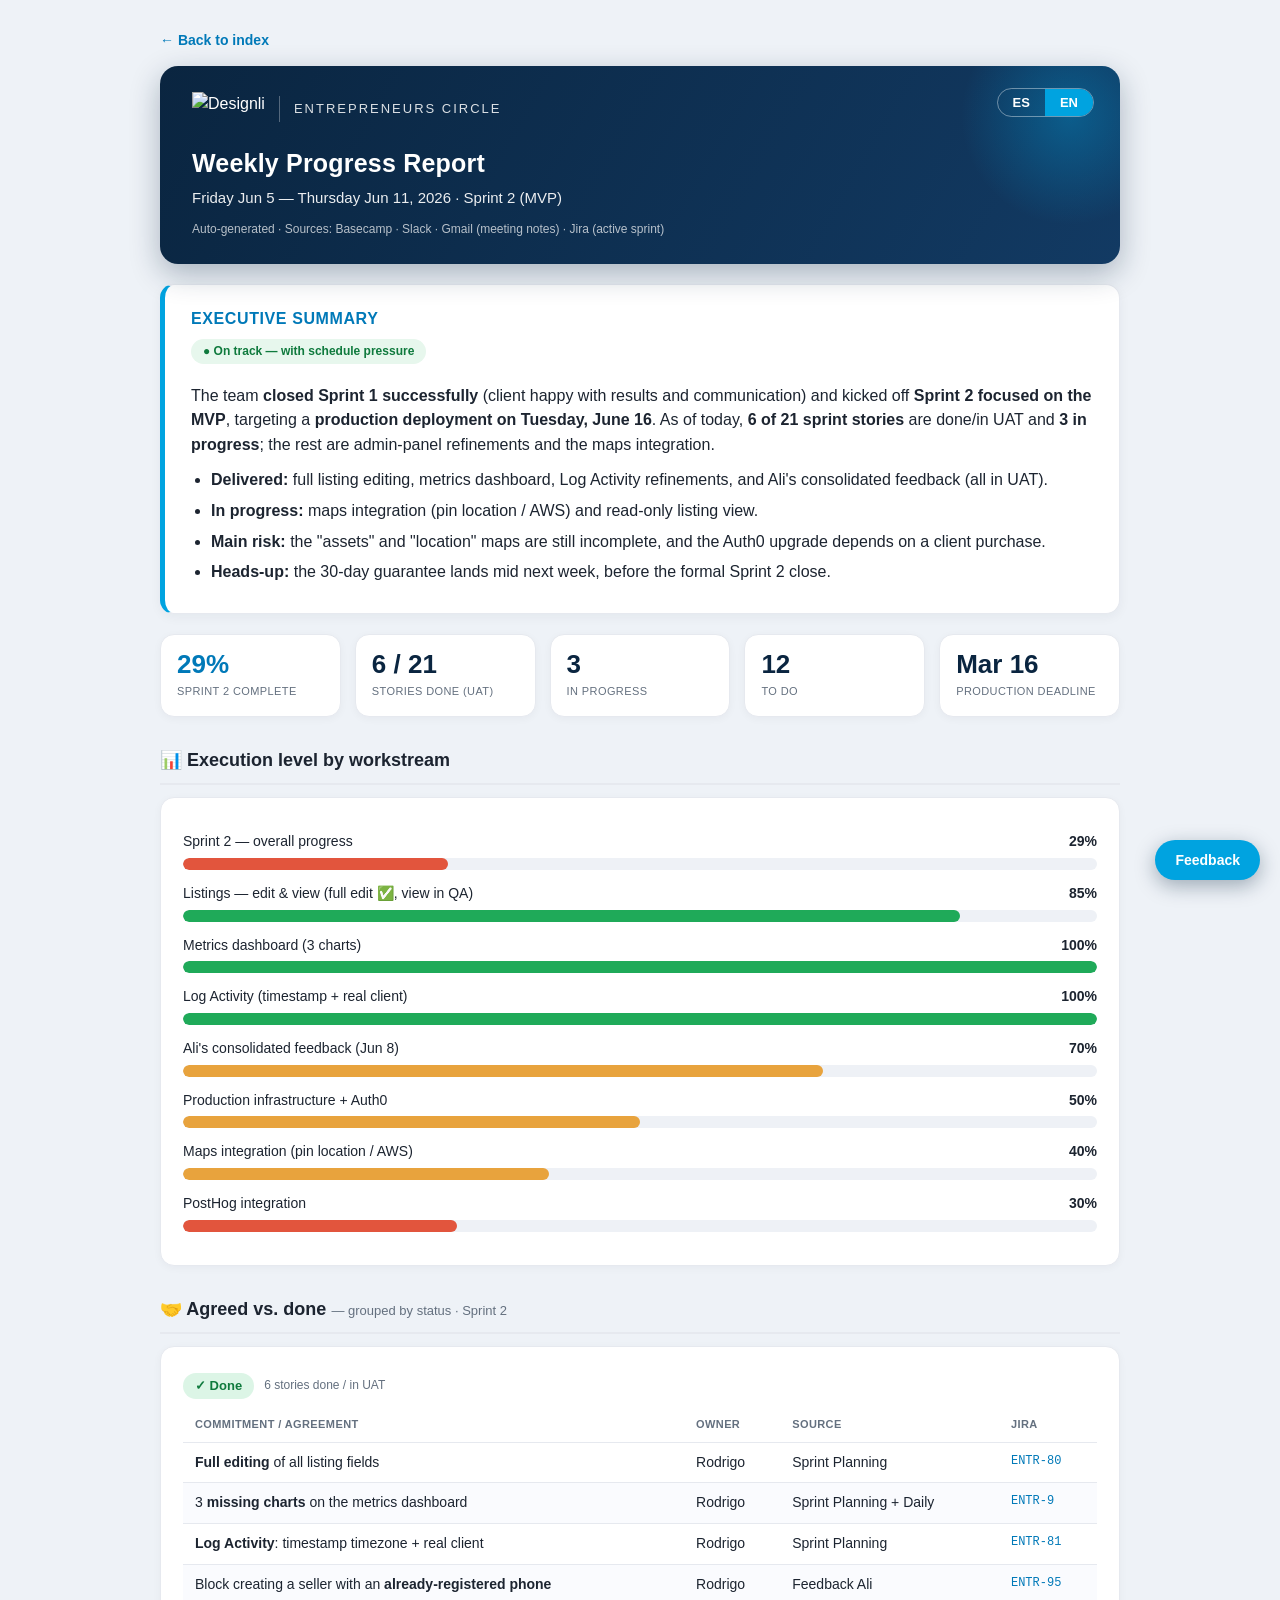
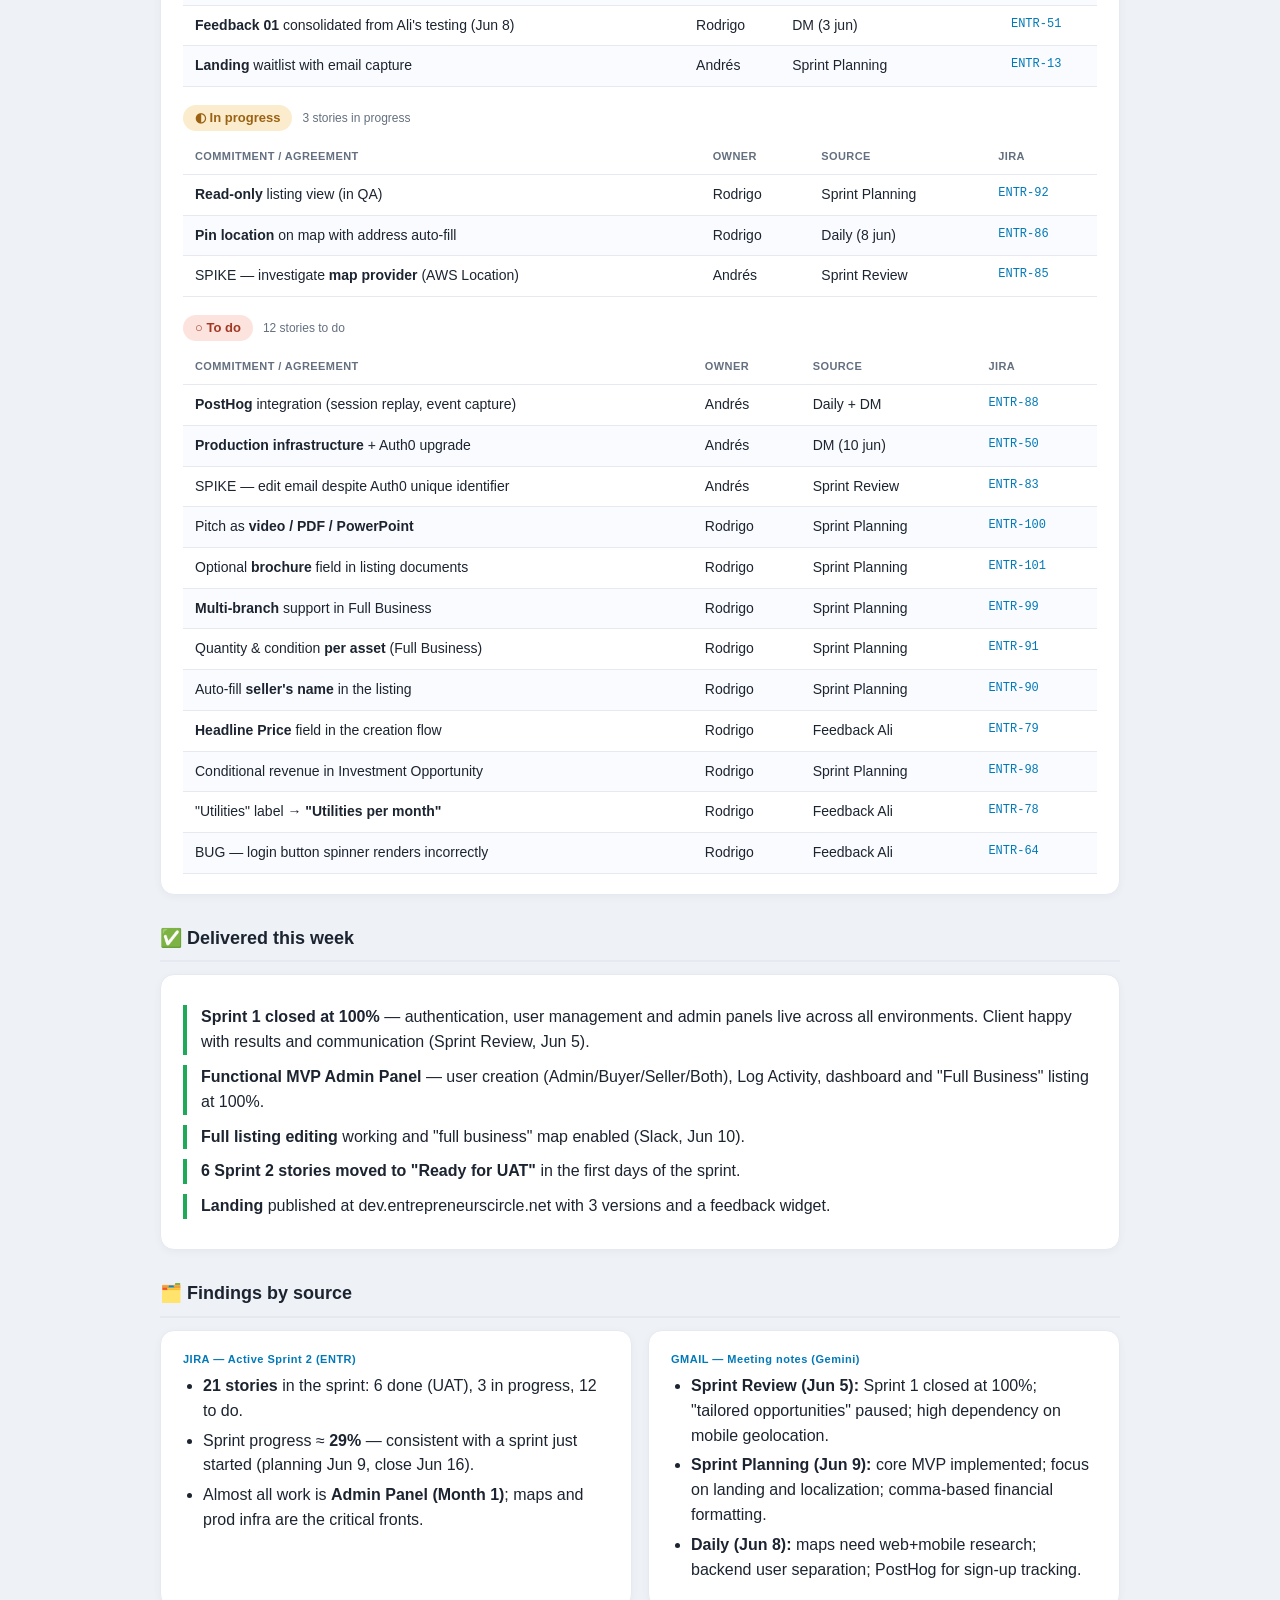
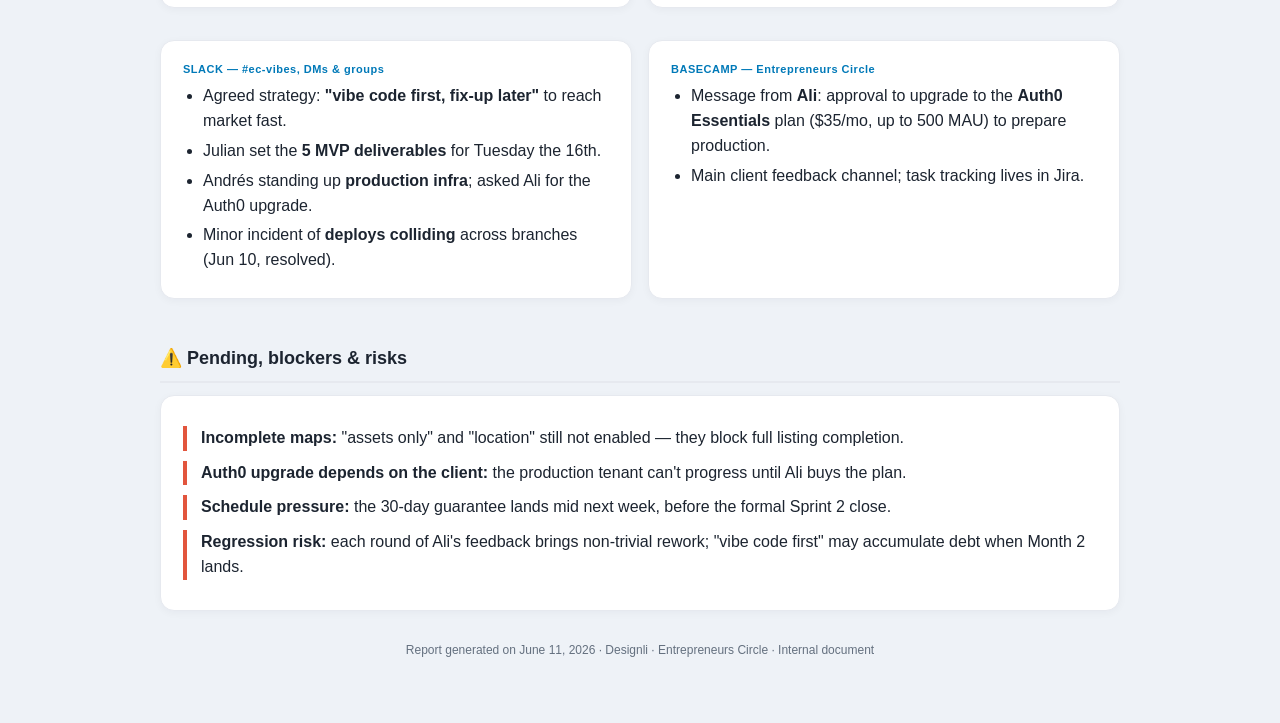
==== commit a99b0a84: "Feedback #2: Sprint 1 marcado al 100%" ====
--- a/EC-Weekly-2026-06-11.html
+++ b/EC-Weekly-2026-06-11.html
@@ -195,7 +195,7 @@
 
   <h2 class="sec"><span class="es">✅ Lo que se entregó esta semana</span><span class="en">✅ Delivered this week</span></h2>
   <div class="card">
-    <div class="win"><span class="es"><b>Sprint 1 cerrado al ~90%</b> — autenticación, gestión de usuarios y paneles admin operativos en todos los entornos. Cliente satisfecho con resultados y comunicación (Sprint Review, 5 jun).</span><span class="en"><b>Sprint 1 closed at ~90%</b> — authentication, user management and admin panels live across all environments. Client happy with results and communication (Sprint Review, Jun 5).</span></div>
+    <div class="win"><span class="es"><b>Sprint 1 cerrado al 100%</b> — autenticación, gestión de usuarios y paneles admin operativos en todos los entornos. Cliente satisfecho con resultados y comunicación (Sprint Review, 5 jun).</span><span class="en"><b>Sprint 1 closed at 100%</b> — authentication, user management and admin panels live across all environments. Client happy with results and communication (Sprint Review, Jun 5).</span></div>
     <div class="win"><span class="es"><b>Admin Panel MVP funcional</b> — creación de usuarios (Admin/Buyer/Seller/Both), Log Activity, dashboard y "Full Business" listing al 100%.</span><span class="en"><b>Functional MVP Admin Panel</b> — user creation (Admin/Buyer/Seller/Both), Log Activity, dashboard and "Full Business" listing at 100%.</span></div>
     <div class="win"><span class="es"><b>Edición completa de listings</b> funcionando y mapa de "full business" habilitado (Slack, 10 jun).</span><span class="en"><b>Full listing editing</b> working and "full business" map enabled (Slack, Jun 10).</span></div>
     <div class="win"><span class="es"><b>6 historias del Sprint 2 movidas a "Ready for UAT"</b> en los primeros días del sprint.</span><span class="en"><b>6 Sprint 2 stories moved to "Ready for UAT"</b> in the first days of the sprint.</span></div>
@@ -218,8 +218,8 @@
     <div class="card">
       <div class="tag">GMAIL — <span class="es">Notas de reuniones (Gemini)</span><span class="en">Meeting notes (Gemini)</span></div>
       <ul class="clean">
-        <li class="es"><b>Sprint Review (5 jun):</b> 90% del sprint; se pausó "tailored opportunities"; alta dependencia de la geolocalización móvil.</li>
-        <li class="en"><b>Sprint Review (Jun 5):</b> 90% of the sprint; "tailored opportunities" paused; high dependency on mobile geolocation.</li>
+        <li class="es"><b>Sprint Review (5 jun):</b> Sprint 1 cerrado al 100%; se pausó "tailored opportunities"; alta dependencia de la geolocalización móvil.</li>
+        <li class="en"><b>Sprint Review (Jun 5):</b> Sprint 1 closed at 100%; "tailored opportunities" paused; high dependency on mobile geolocation.</li>
         <li class="es"><b>Sprint Planning (9 jun):</b> MVP core implementado; foco en landing y localización; formato financiero con comas.</li>
         <li class="en"><b>Sprint Planning (Jun 9):</b> core MVP implemented; focus on landing and localization; comma-based financial formatting.</li>
         <li class="es"><b>Daily (8 jun):</b> mapas requieren investigación web+móvil; separación de usuarios en backend; PostHog para registro.</li>
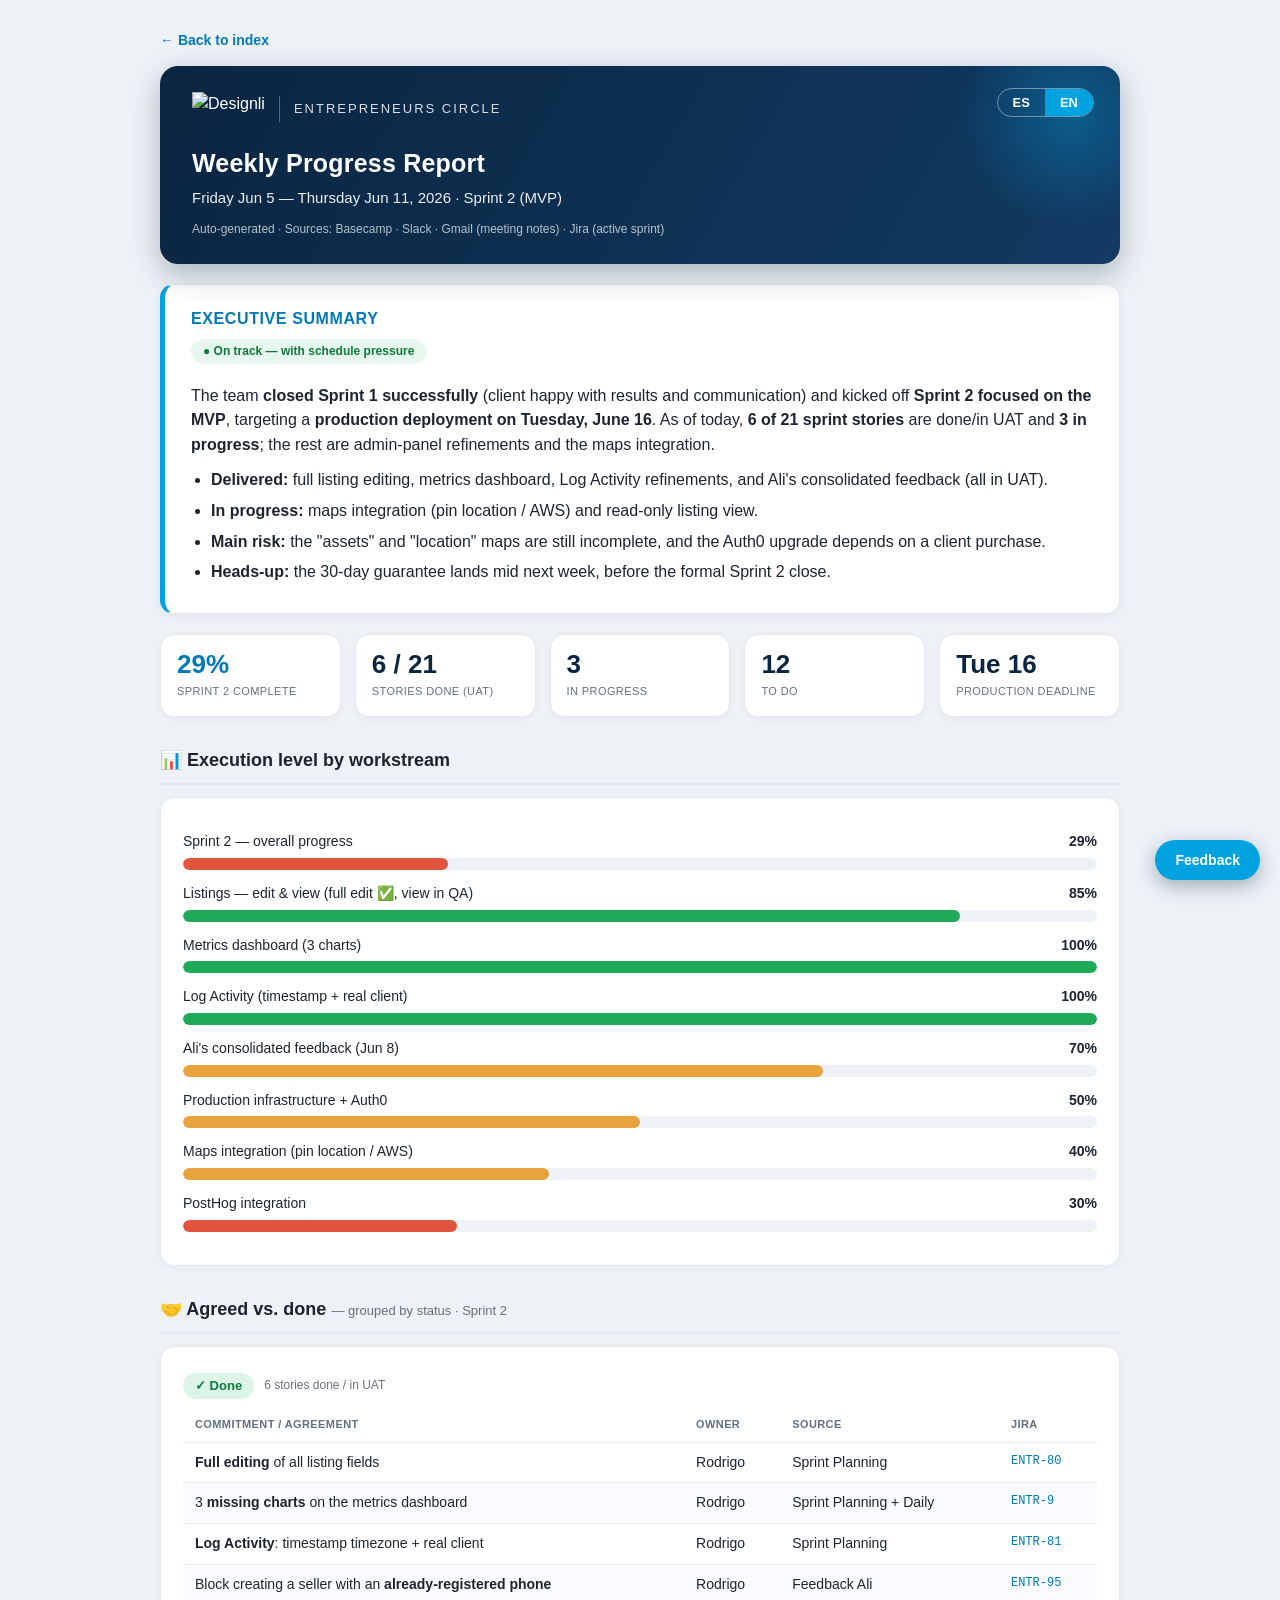
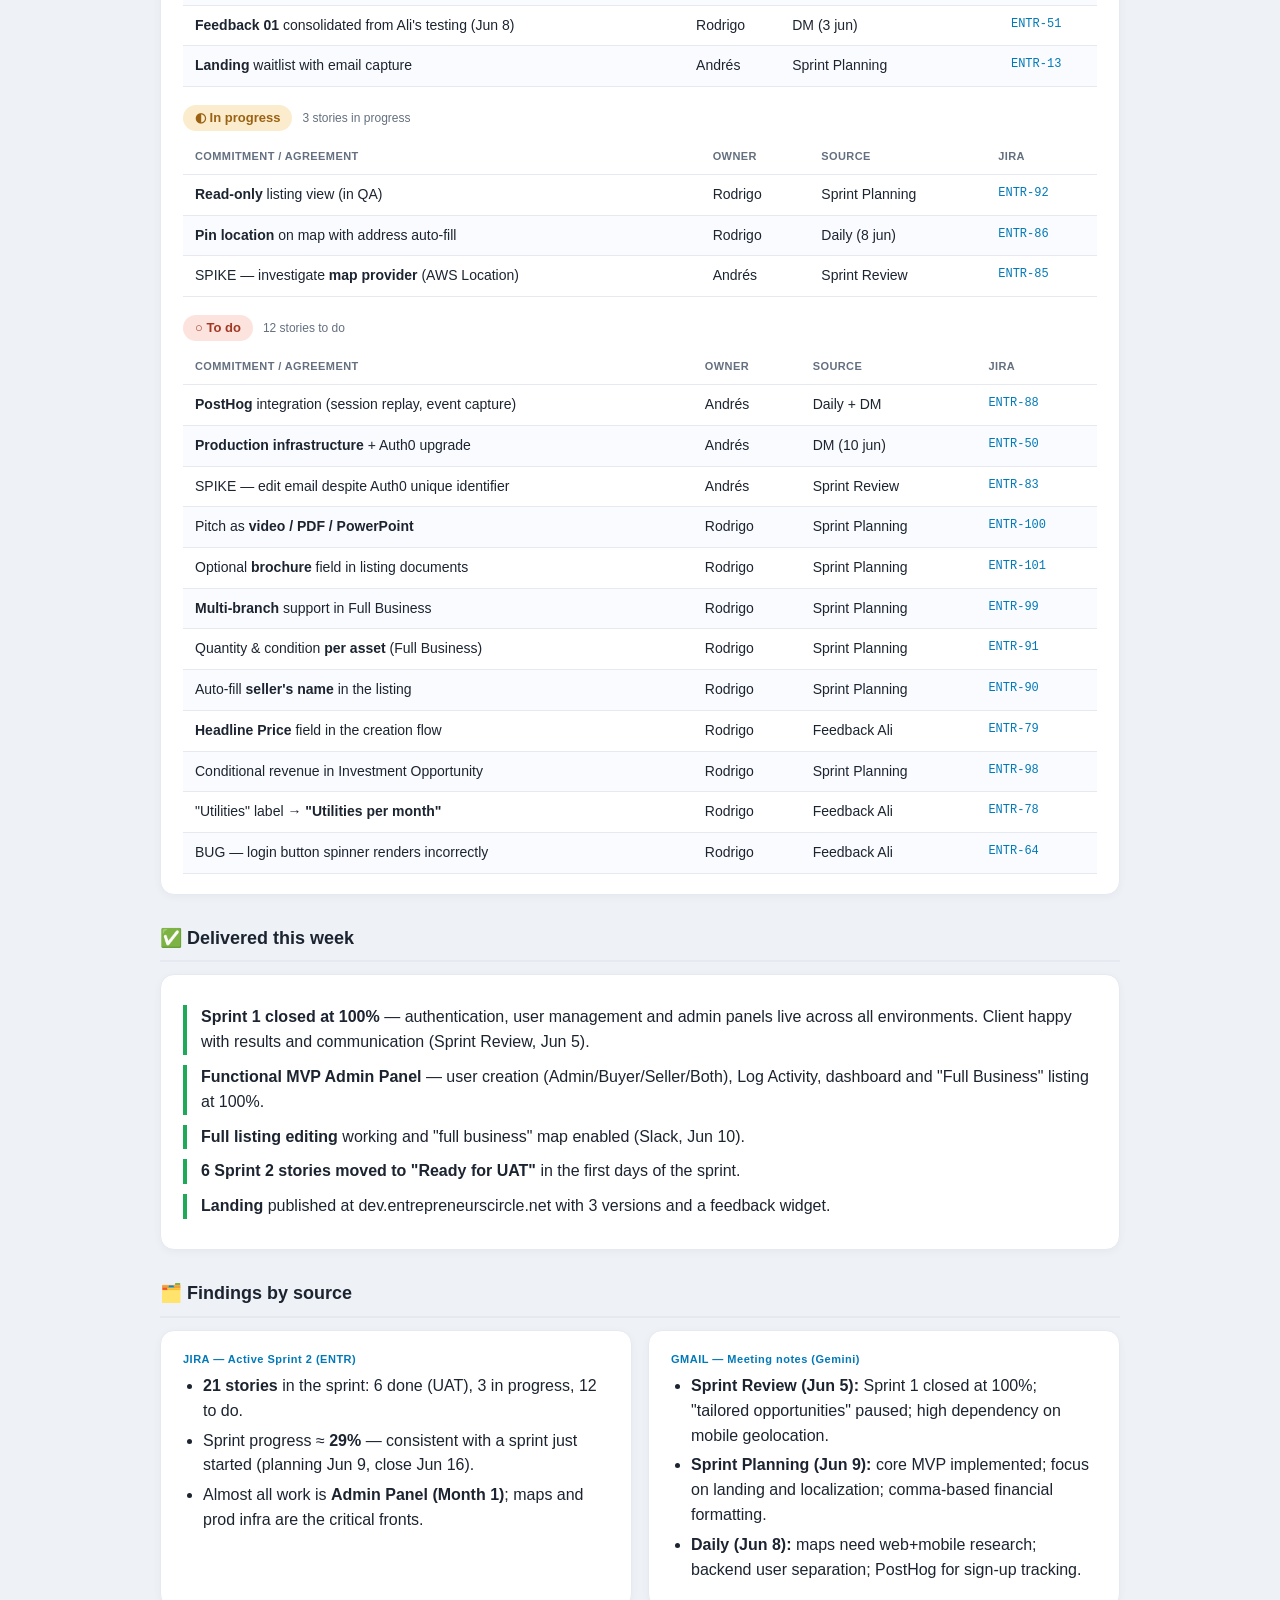
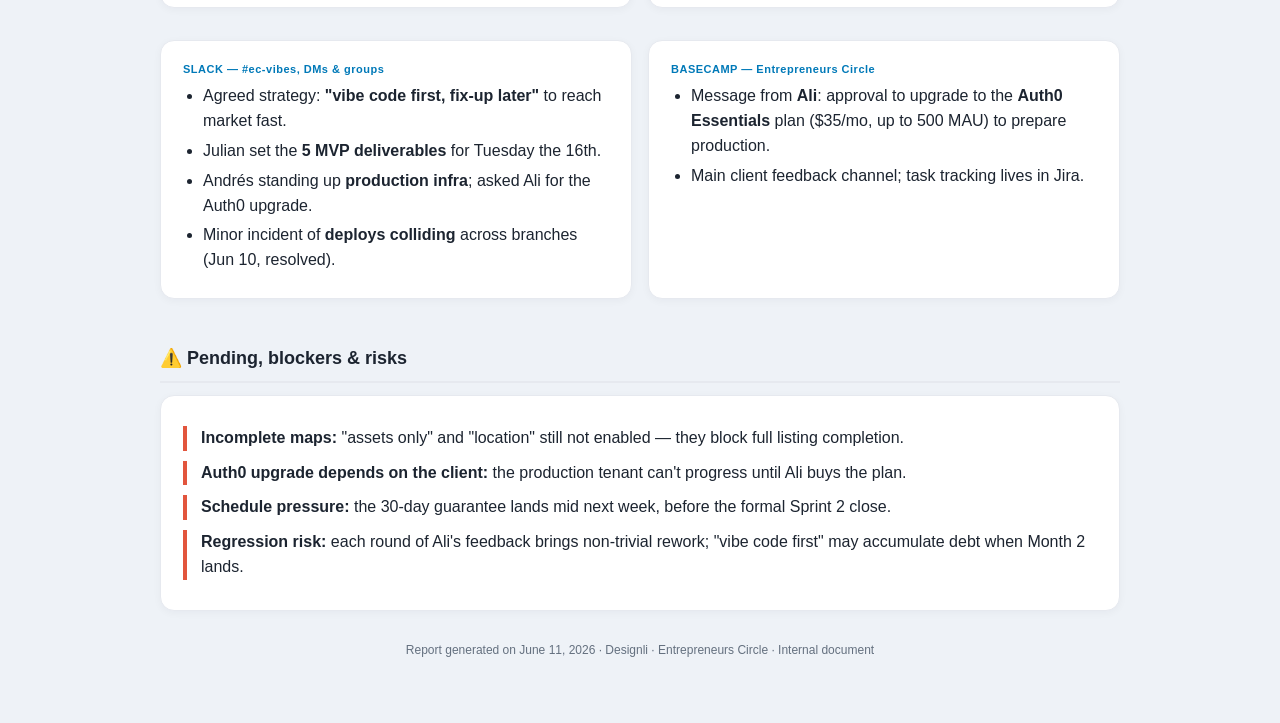
==== commit 7ccfe647: "Feedback #3: deadline KPI bilingue (Tue 16 en EN)" ====
--- a/EC-Weekly-2026-06-11.html
+++ b/EC-Weekly-2026-06-11.html
@@ -125,7 +125,7 @@
     <div class="kpi"><div class="n">6 / 21</div><div class="l"><span class="es">Historias listas (UAT)</span><span class="en">Stories done (UAT)</span></div></div>
     <div class="kpi"><div class="n">3</div><div class="l"><span class="es">En curso</span><span class="en">In progress</span></div></div>
     <div class="kpi"><div class="n">12</div><div class="l"><span class="es">Por hacer</span><span class="en">To do</span></div></div>
-    <div class="kpi"><div class="n">Mar 16</div><div class="l"><span class="es">Deadline producción</span><span class="en">Production deadline</span></div></div>
+    <div class="kpi"><div class="n"><span class="es">Mar 16</span><span class="en">Tue 16</span></div><div class="l"><span class="es">Deadline producción</span><span class="en">Production deadline</span></div></div>
   </div>
 
   <h2 class="sec"><span class="es">📊 Nivel de ejecución por frente de trabajo</span><span class="en">📊 Execution level by workstream</span></h2>
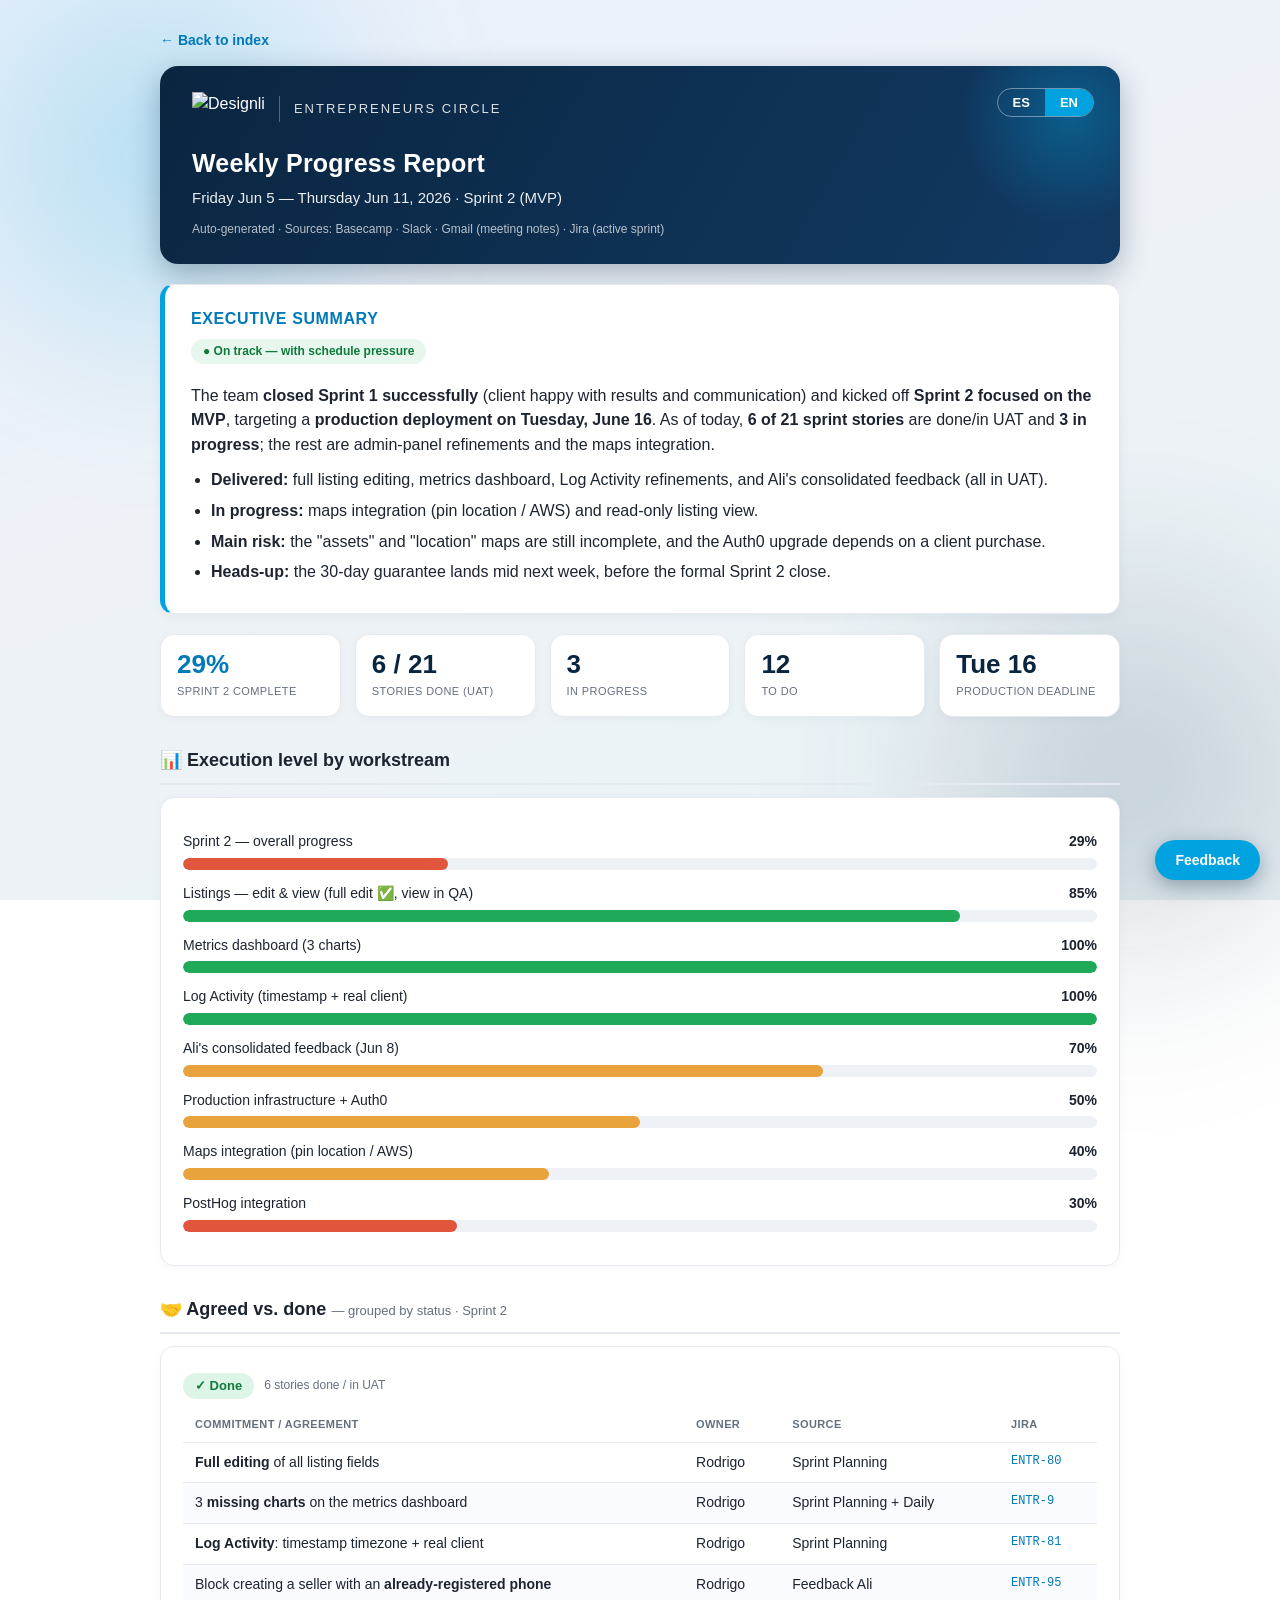
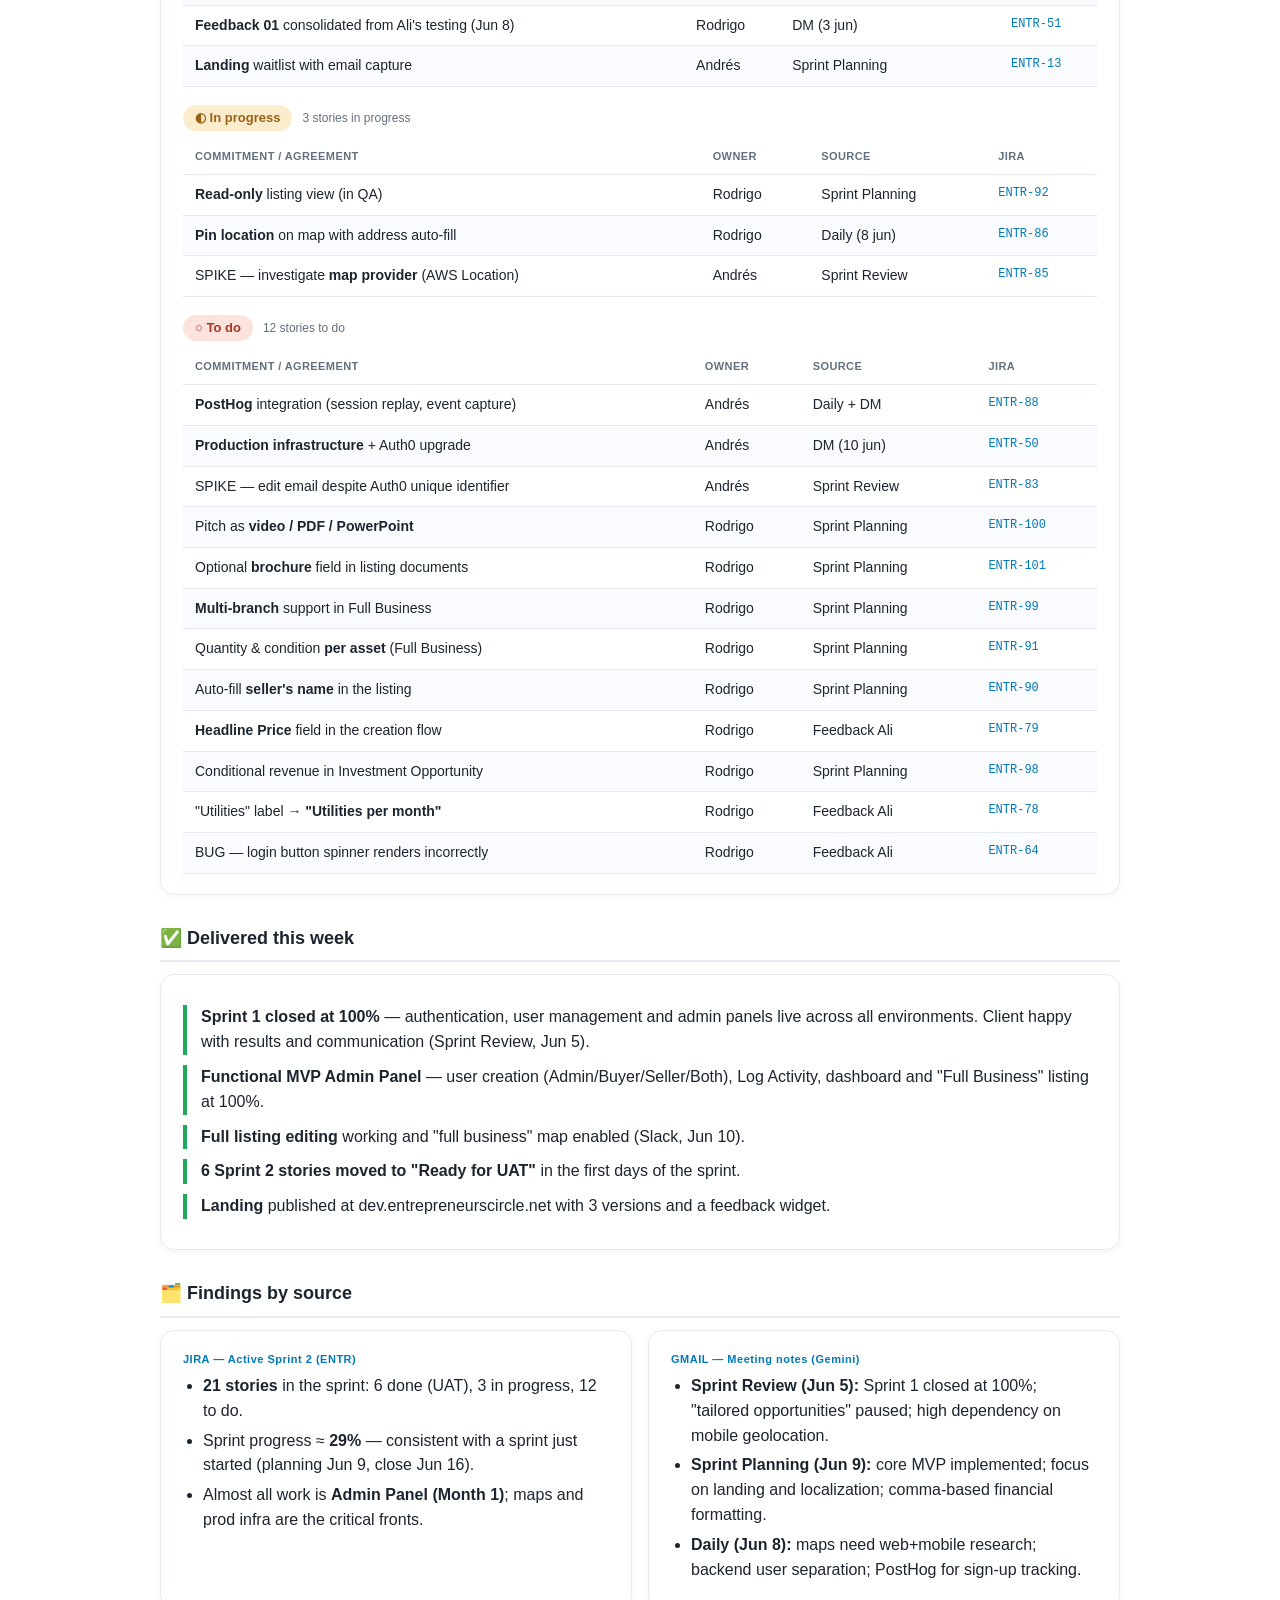
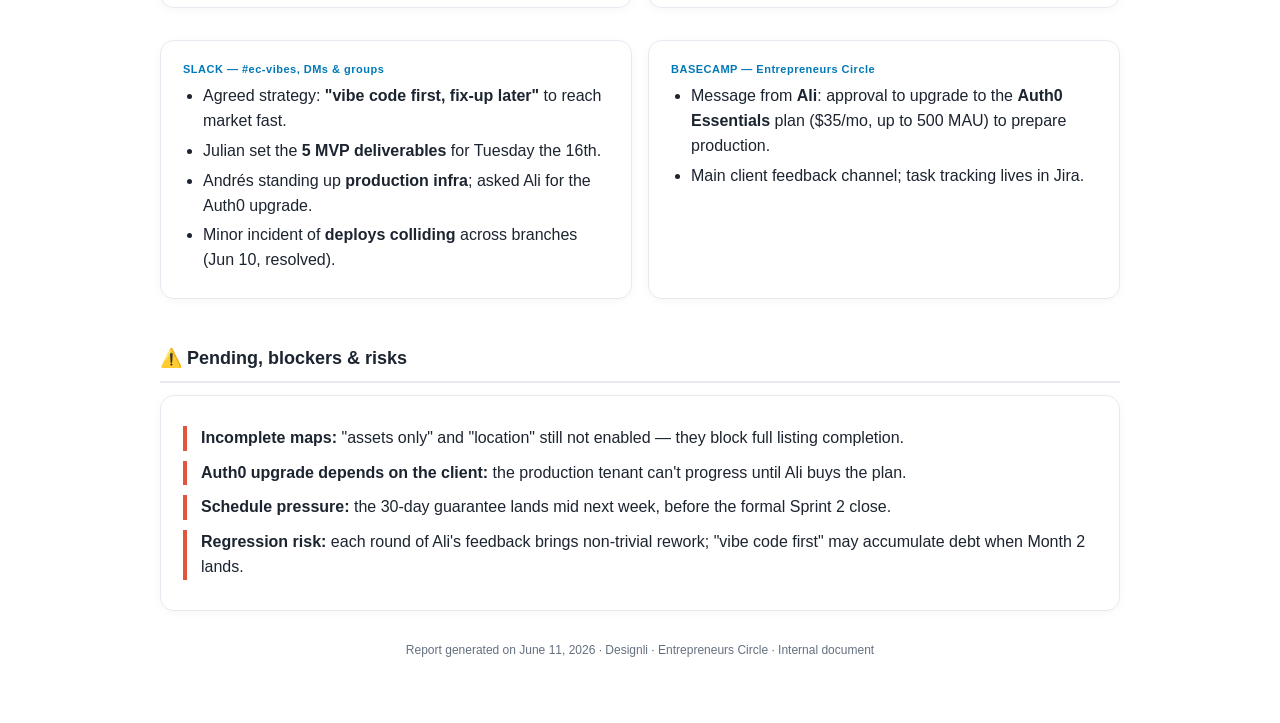
==== commit b576e9f4: "Estilo aurora ejecutiva: fondo con color + orbes + reveal + barras/KPIs animados" ====
--- a/EC-Weekly-2026-06-11.html
+++ b/EC-Weekly-2026-06-11.html
@@ -81,6 +81,7 @@
   footer{color:var(--muted);font-size:12px;text-align:center;margin-top:30px}
   @media(max-width:760px){.kpis{grid-template-columns:repeat(2,1fr)}.src-grid{grid-template-columns:1fr}}
 </style>
+<link rel="stylesheet" href="aurora.css">
 </head>
 <body class="lang-en">
 <div class="wrap">
@@ -270,6 +271,7 @@
     });
   }
 </script>
+<script src="anim.js"></script>
 <script src="feedback.js"></script>
 </body>
 </html>
--- a/aurora.css
+++ b/aurora.css
@@ -0,0 +1,41 @@
+/* "Aurora ejecutiva" — fondo con color, orbes flotantes, reveal y barras animadas.
+   Respeta prefers-reduced-motion: si el usuario reduce animaciones, queda estático. */
+
+body{
+  background: linear-gradient(160deg,#e9f0fb 0%,#eef2f7 45%,#e9f3f6 100%) fixed;
+  position: relative;
+  overflow-x: hidden;
+}
+
+/* Orbes difuminados de color de marca, detrás del contenido */
+body::before, body::after{
+  content:""; position:fixed; border-radius:50%; filter:blur(72px); z-index:0; pointer-events:none;
+}
+body::before{
+  width:46vw; height:46vw; max-width:520px; max-height:520px;
+  background:radial-gradient(circle, rgba(0,163,224,.28), transparent 70%);
+  top:-8vw; left:-8vw;
+}
+body::after{
+  width:50vw; height:50vw; max-width:560px; max-height:560px;
+  background:radial-gradient(circle, rgba(10,37,64,.20), transparent 70%);
+  bottom:-12vw; right:-10vw;
+}
+.wrap{ position:relative; z-index:1; }
+
+@media (prefers-reduced-motion: no-preference){
+  /* Deriva lenta de los orbes */
+  body::before{ animation:fb-floatA 19s ease-in-out infinite; }
+  body::after{ animation:fb-floatB 23s ease-in-out infinite; }
+  @keyframes fb-floatA{ 0%,100%{transform:translate(0,0)} 50%{transform:translate(60px,42px)} }
+  @keyframes fb-floatB{ 0%,100%{transform:translate(0,0)} 50%{transform:translate(-52px,-34px)} }
+
+  /* Aparición suave de cabecera, resumen, KPIs y tarjetas */
+  header.top, .exec, .kpis, .card, h2.sec{ animation:fb-reveal .7s cubic-bezier(.2,.7,.2,1) both; }
+  .exec{ animation-delay:.04s; }
+  .kpis{ animation-delay:.10s; }
+  @keyframes fb-reveal{ from{opacity:0; transform:translateY(12px)} to{opacity:1; transform:none} }
+
+  /* Las barras de progreso se llenan (anim.js fija 0 -> valor) */
+  .fill{ transition:width 1.4s cubic-bezier(.2,.7,.2,1); }
+}
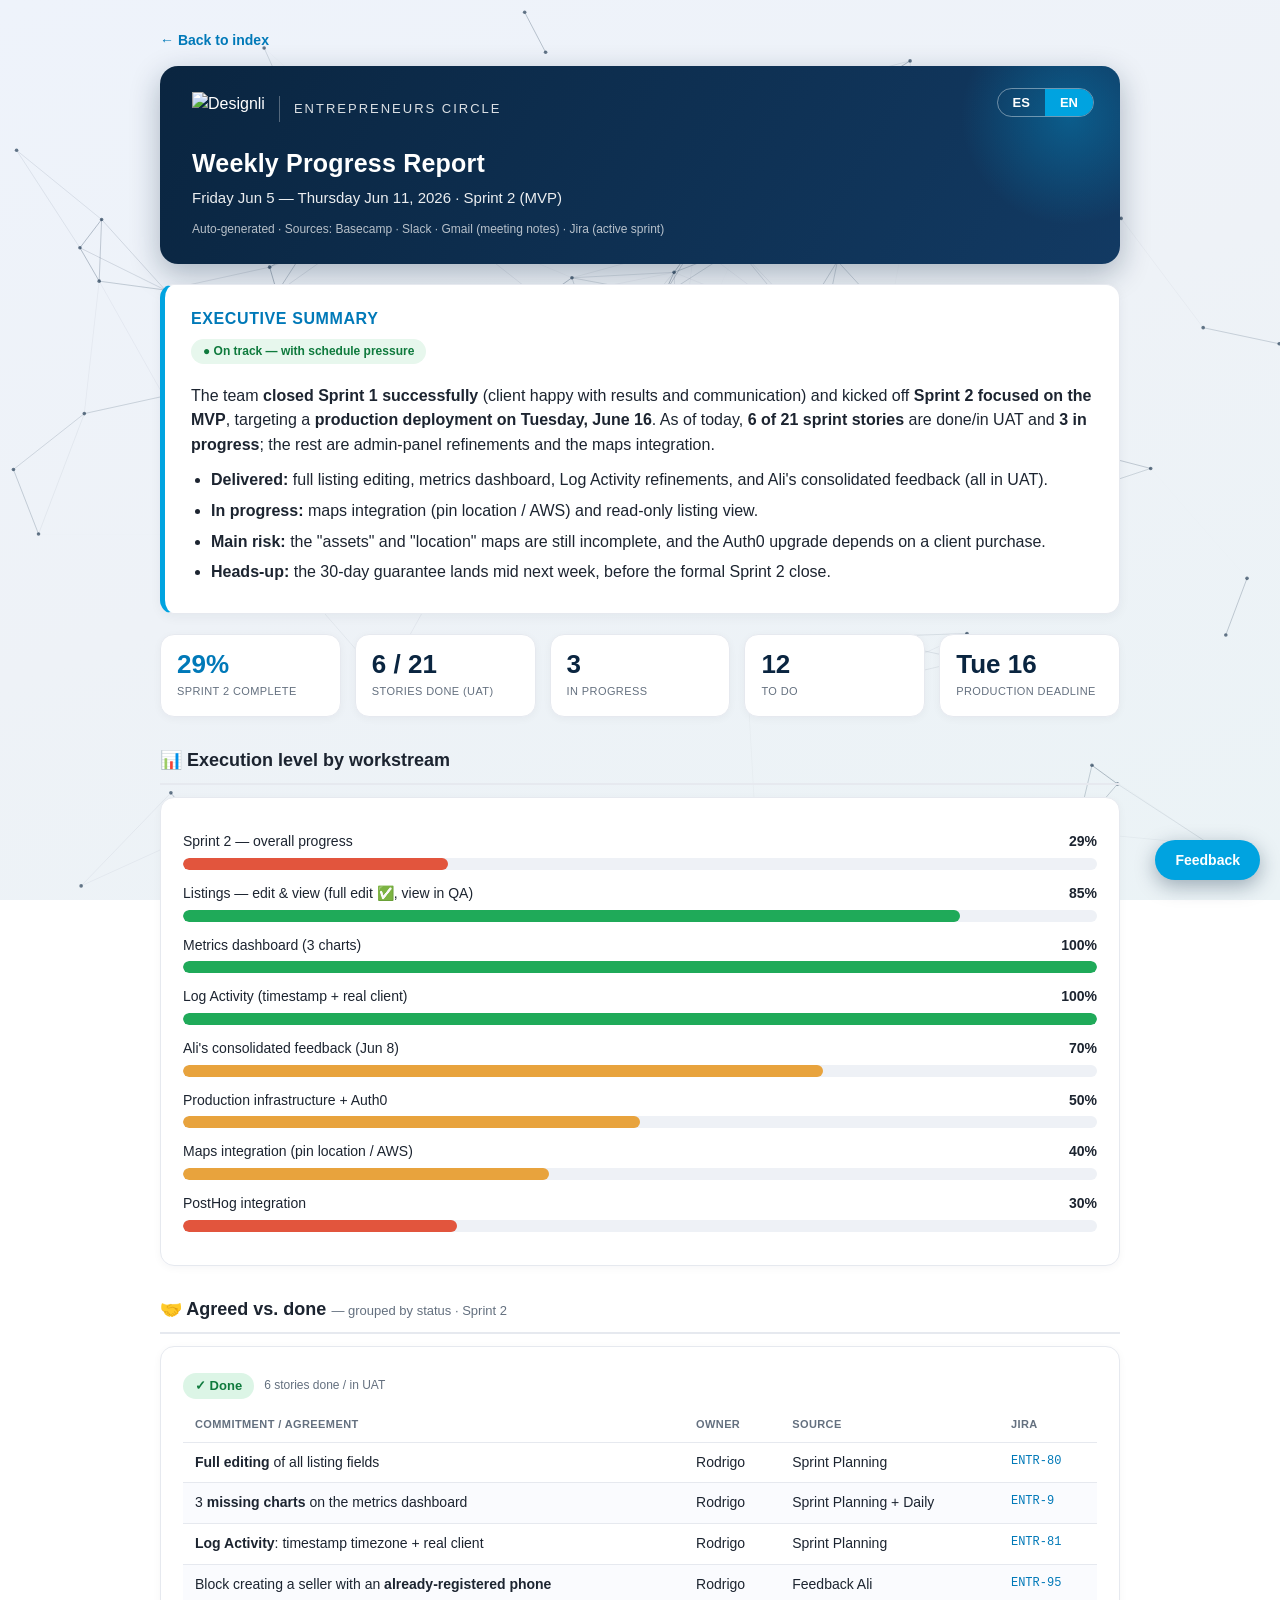
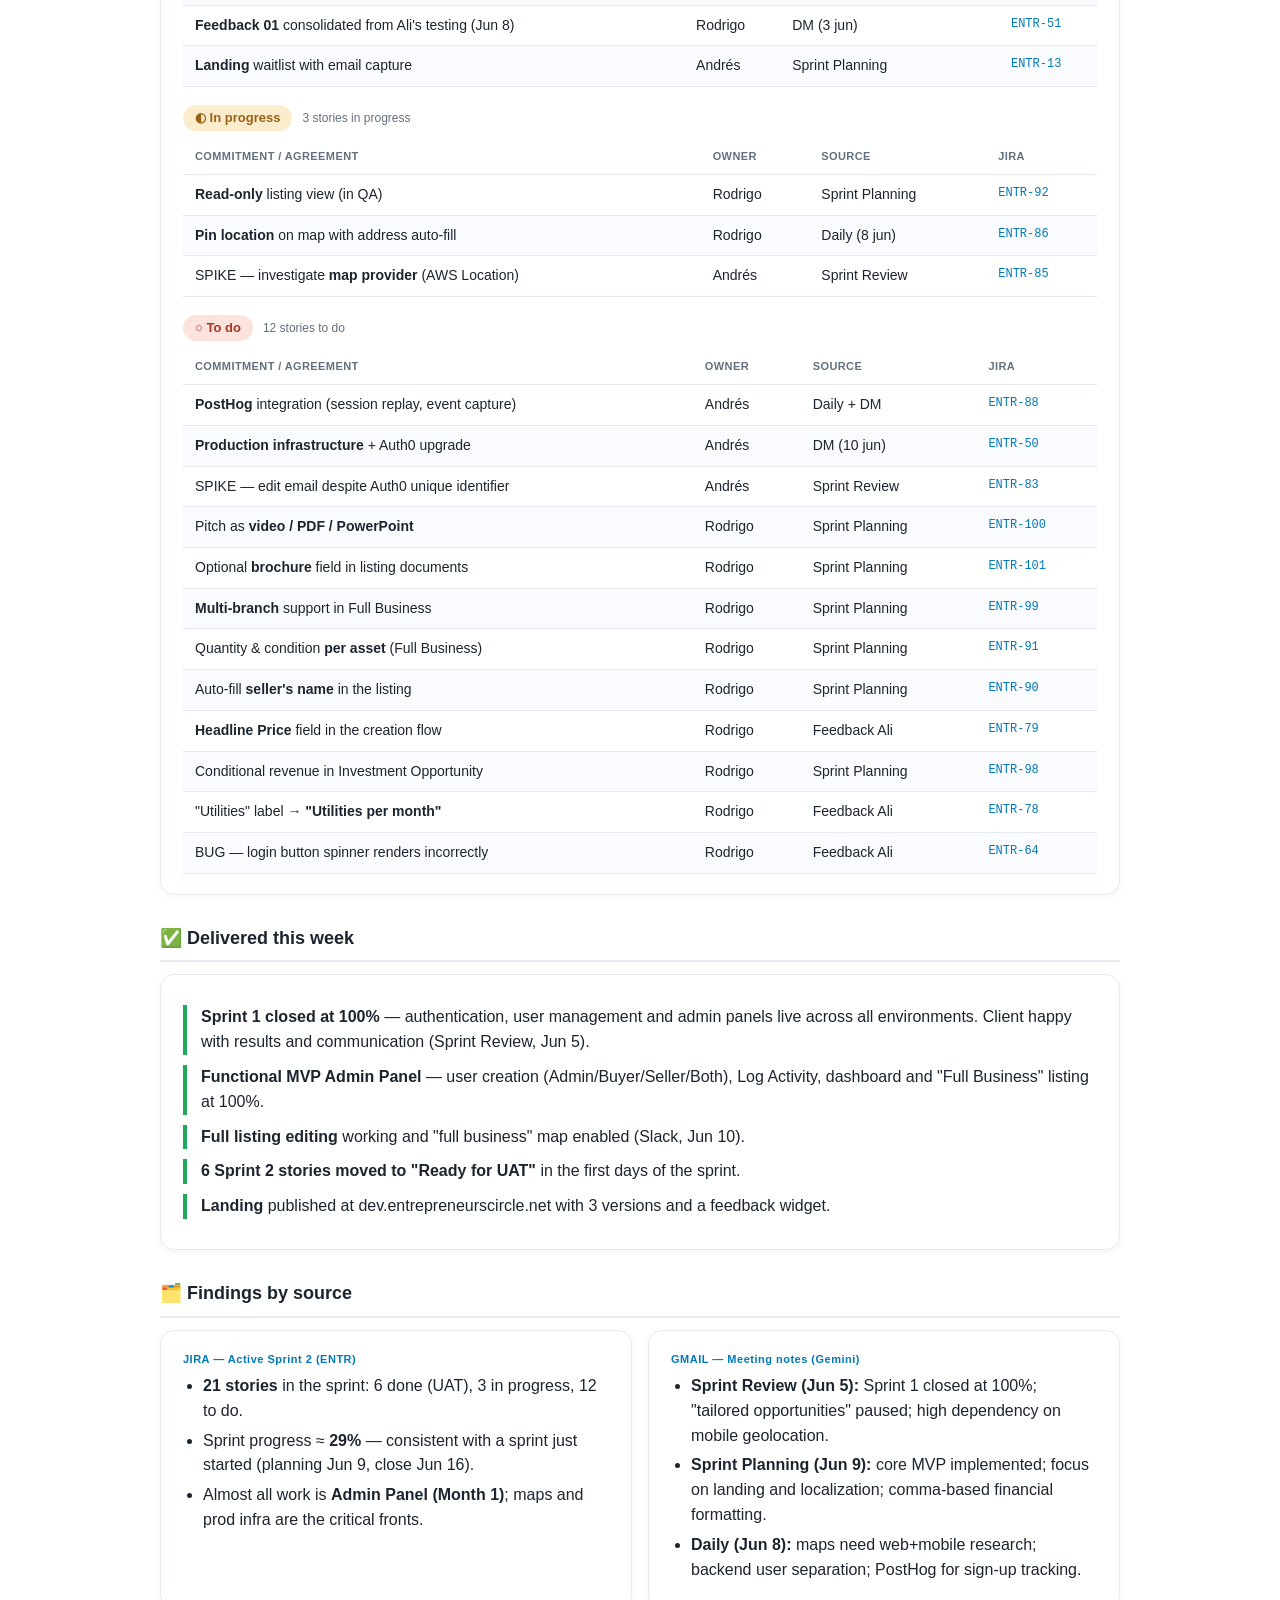
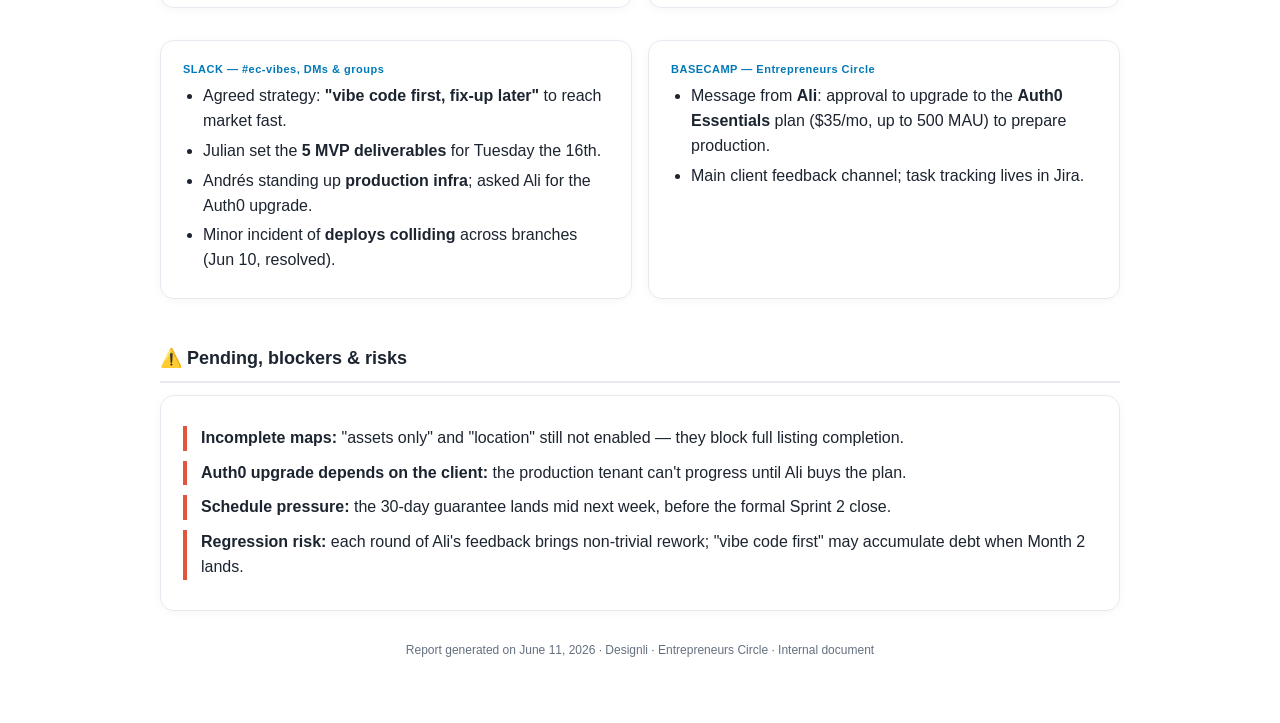
==== commit 2a7f0444: "Reemplaza orbes por red de particulas + brillo en barras" ====
--- a/EC-Weekly-2026-06-11.html
+++ b/EC-Weekly-2026-06-11.html
@@ -271,6 +271,7 @@
     });
   }
 </script>
+<script src="particles.js"></script>
 <script src="anim.js"></script>
 <script src="feedback.js"></script>
 </body>
--- a/aurora.css
+++ b/aurora.css
@@ -1,41 +1,48 @@
-/* "Aurora ejecutiva" — fondo con color, orbes flotantes, reveal y barras animadas.
-   Respeta prefers-reduced-motion: si el usuario reduce animaciones, queda estático. */
+/* "Aurora ejecutiva" — fondo suave + red de partículas (particles.js) + reveal +
+   barras que se llenan y con brillo que las recorre.
+   Respeta prefers-reduced-motion: si se reducen animaciones, queda estático. */
 
 body{
-  background: linear-gradient(160deg,#e9f0fb 0%,#eef2f7 45%,#e9f3f6 100%) fixed;
+  background: linear-gradient(160deg,#eef3fb 0%,#eef2f7 50%,#ebf3f6 100%) fixed;
   position: relative;
   overflow-x: hidden;
 }
-
-/* Orbes difuminados de color de marca, detrás del contenido */
-body::before, body::after{
-  content:""; position:fixed; border-radius:50%; filter:blur(72px); z-index:0; pointer-events:none;
-}
-body::before{
-  width:46vw; height:46vw; max-width:520px; max-height:520px;
-  background:radial-gradient(circle, rgba(0,163,224,.28), transparent 70%);
-  top:-8vw; left:-8vw;
-}
-body::after{
-  width:50vw; height:50vw; max-width:560px; max-height:560px;
-  background:radial-gradient(circle, rgba(10,37,64,.20), transparent 70%);
-  bottom:-12vw; right:-10vw;
-}
+#fb-particles{ position:fixed; inset:0; z-index:0; pointer-events:none; }
 .wrap{ position:relative; z-index:1; }
 
+/* Las barras necesitan recortar el brillo interno */
+.track .fill{ position:relative; overflow:hidden; }
+
 @media (prefers-reduced-motion: no-preference){
-  /* Deriva lenta de los orbes */
-  body::before{ animation:fb-floatA 19s ease-in-out infinite; }
-  body::after{ animation:fb-floatB 23s ease-in-out infinite; }
-  @keyframes fb-floatA{ 0%,100%{transform:translate(0,0)} 50%{transform:translate(60px,42px)} }
-  @keyframes fb-floatB{ 0%,100%{transform:translate(0,0)} 50%{transform:translate(-52px,-34px)} }
+  /* Aparición en cascada */
+  header.top, .exec, .kpis, .card, h2.sec{ animation:fb-reveal .7s cubic-bezier(.2,.7,.2,1) both; }
+  @keyframes fb-reveal{ from{opacity:0; transform:translateY(22px)} to{opacity:1; transform:none} }
+  header.top{ animation-delay:0s; }
+  .exec{ animation-delay:.10s; }
+  .kpis{ animation-delay:.20s; }
+  h2.sec{ animation-delay:.05s; }
+  .card{ animation-delay:.12s; }
+  .src-grid .card:nth-child(2){ animation-delay:.22s; }
+  .src-grid .card:nth-child(3){ animation-delay:.32s; }
+  .src-grid .card:nth-child(4){ animation-delay:.42s; }
 
-  /* Aparición suave de cabecera, resumen, KPIs y tarjetas */
-  header.top, .exec, .kpis, .card, h2.sec{ animation:fb-reveal .7s cubic-bezier(.2,.7,.2,1) both; }
-  .exec{ animation-delay:.04s; }
-  .kpis{ animation-delay:.10s; }
-  @keyframes fb-reveal{ from{opacity:0; transform:translateY(12px)} to{opacity:1; transform:none} }
+  /* Barras: 0% -> valor (anim.js fija el valor) */
+  .fill{ transition:width 1.6s cubic-bezier(.2,.7,.2,1); }
 
-  /* Las barras de progreso se llenan (anim.js fija 0 -> valor) */
-  .fill{ transition:width 1.4s cubic-bezier(.2,.7,.2,1); }
+  /* Brillo que recorre cada barra */
+  .track .fill::after{
+    content:""; position:absolute; inset:0;
+    background:linear-gradient(90deg, transparent 35%, rgba(255,255,255,.55) 50%, transparent 65%);
+    transform:translateX(-100%);
+    animation:fb-sheen 3s ease-in-out infinite;
+  }
+  @keyframes fb-sheen{ 0%{transform:translateX(-100%)} 55%,100%{transform:translateX(120%)} }
+  /* Desfase para que no brillen todas a la vez */
+  .bar-row:nth-child(2) .fill::after{ animation-delay:.4s; }
+  .bar-row:nth-child(3) .fill::after{ animation-delay:.9s; }
+  .bar-row:nth-child(4) .fill::after{ animation-delay:1.3s; }
+  .bar-row:nth-child(5) .fill::after{ animation-delay:.6s; }
+  .bar-row:nth-child(6) .fill::after{ animation-delay:1.1s; }
+  .bar-row:nth-child(7) .fill::after{ animation-delay:.25s; }
+  .bar-row:nth-child(8) .fill::after{ animation-delay:1.5s; }
 }
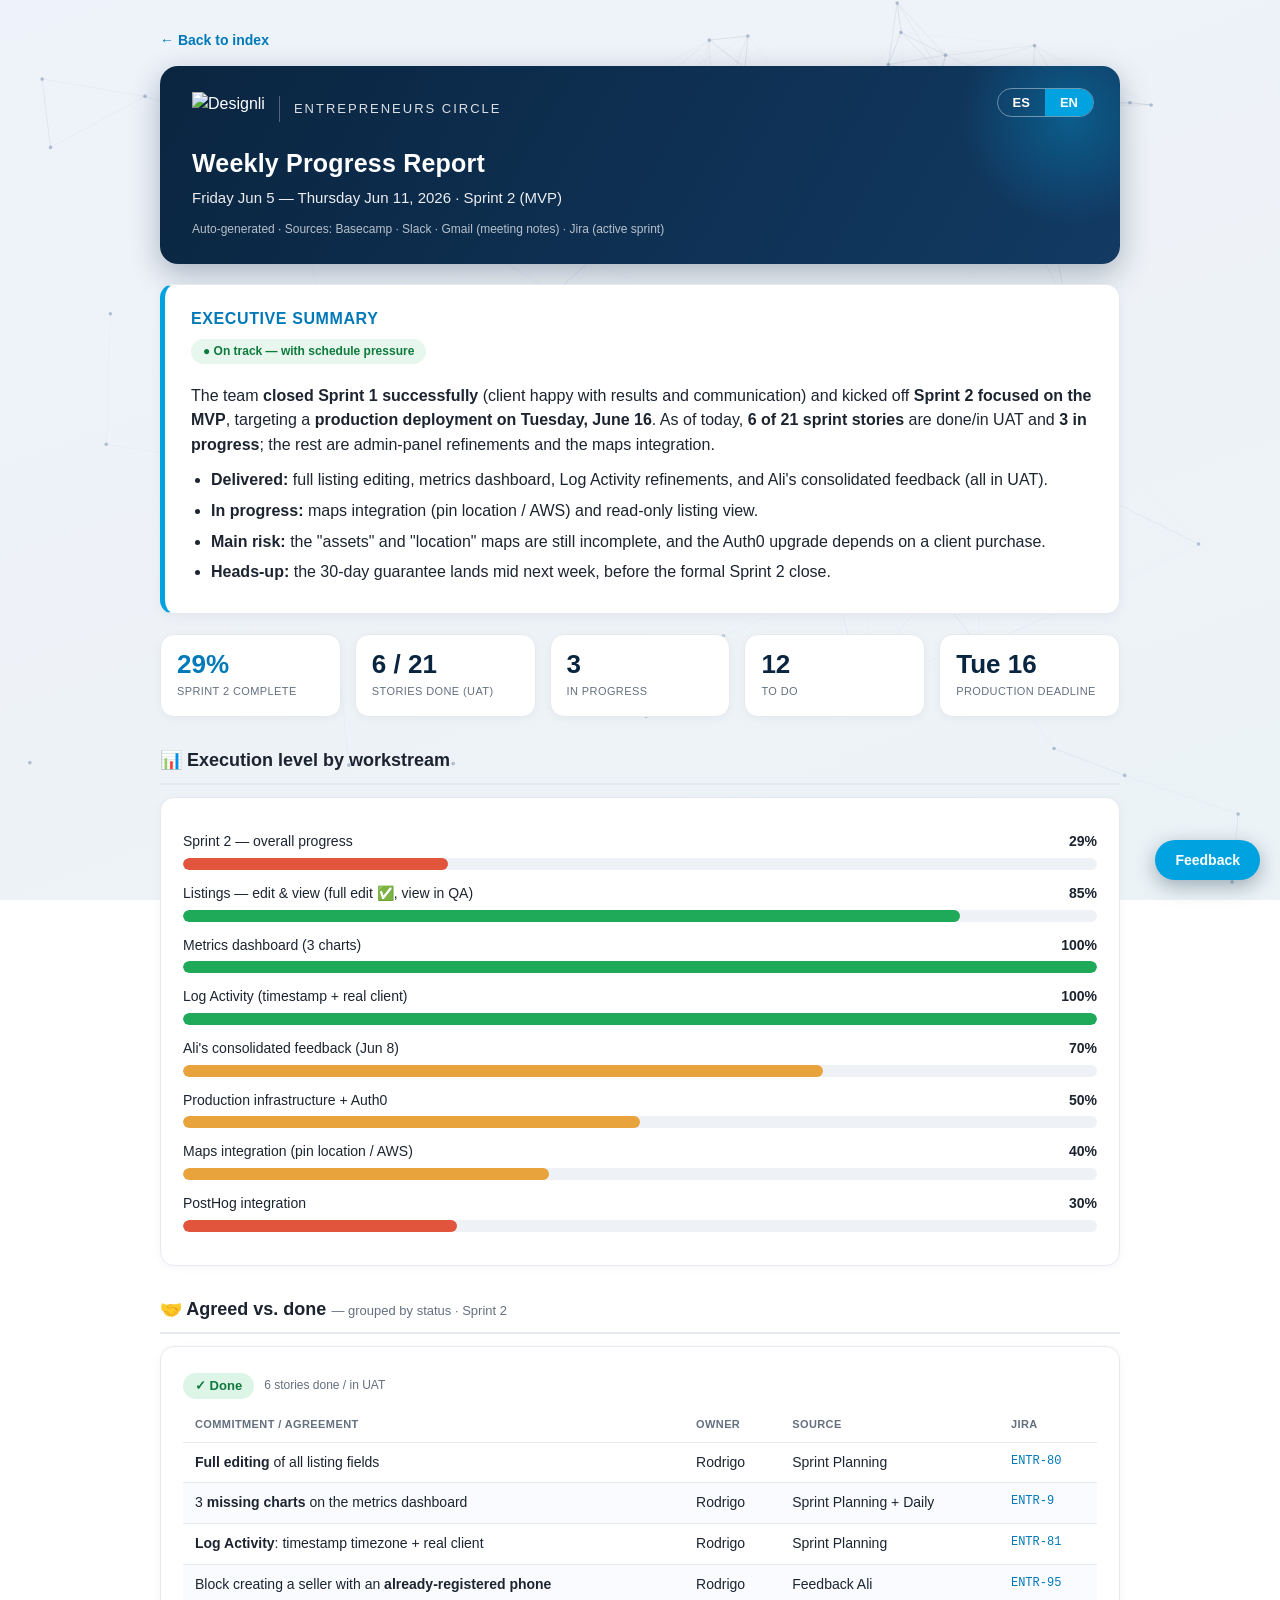
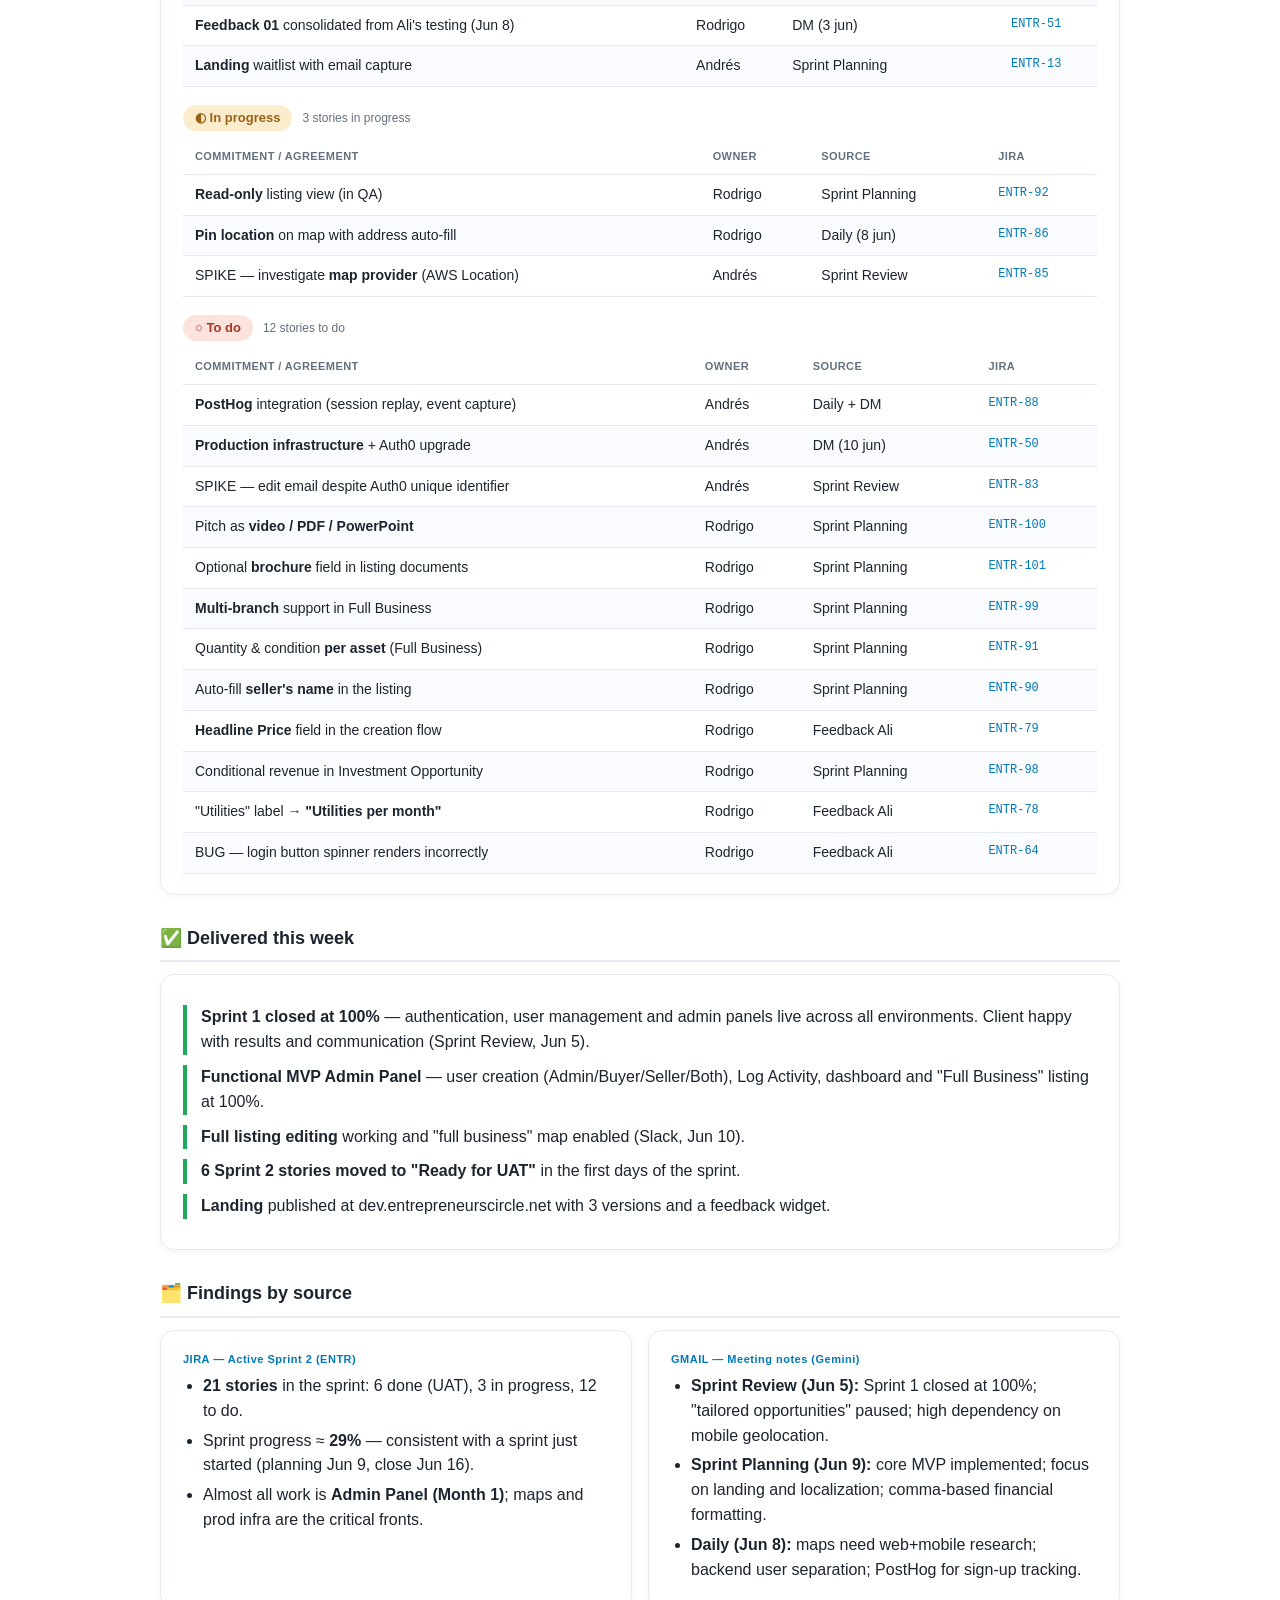
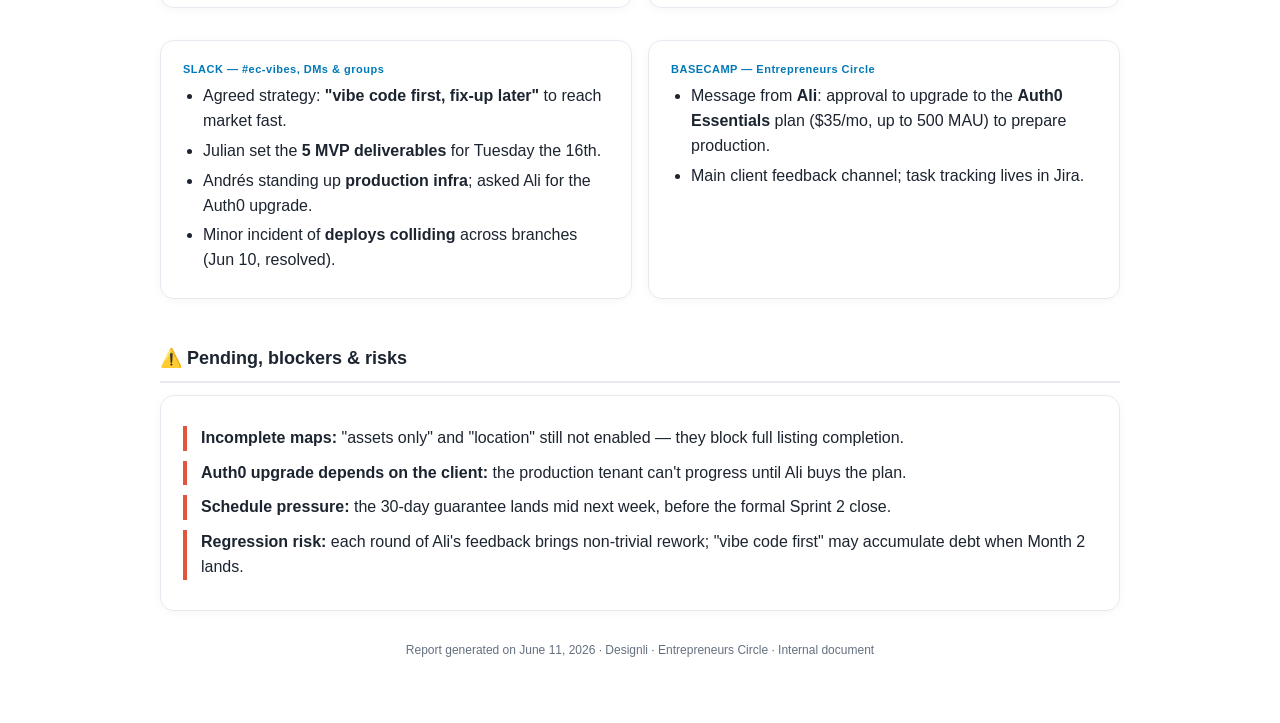
==== commit ff7f36e0: "Splash de intro Pepe (crece desde el centro y se desvanece, 1x por sesion)" ====
--- a/EC-Weekly-2026-06-11.html
+++ b/EC-Weekly-2026-06-11.html
@@ -271,6 +271,7 @@
     });
   }
 </script>
+<script src="splash.js"></script>
 <script src="particles.js"></script>
 <script src="anim.js"></script>
 <script src="feedback.js"></script>
--- a/aurora.css
+++ b/aurora.css
@@ -26,23 +26,34 @@
   .src-grid .card:nth-child(3){ animation-delay:.32s; }
   .src-grid .card:nth-child(4){ animation-delay:.42s; }
 
-  /* Barras: 0% -> valor (anim.js fija el valor) */
-  .fill{ transition:width 1.6s cubic-bezier(.2,.7,.2,1); }
+  /* Barras: crecen de 0 a su valor (CSS puro, fiable — no depende de JS) */
+  .fill{ animation: fb-grow 1.5s cubic-bezier(.2,.7,.2,1) both; }
+  @keyframes fb-grow{ from{ width:0; } }
 
-  /* Brillo que recorre cada barra */
+  /* Brillo tenue que recorre cada barra UNA sola vez (mientras se llena) */
   .track .fill::after{
     content:""; position:absolute; inset:0;
-    background:linear-gradient(90deg, transparent 35%, rgba(255,255,255,.55) 50%, transparent 65%);
+    background:linear-gradient(90deg, transparent 38%, rgba(255,255,255,.28) 50%, transparent 62%);
     transform:translateX(-100%);
-    animation:fb-sheen 3s ease-in-out infinite;
+    animation:fb-sheen 1.5s ease-out .4s 1 both;
   }
-  @keyframes fb-sheen{ 0%{transform:translateX(-100%)} 55%,100%{transform:translateX(120%)} }
-  /* Desfase para que no brillen todas a la vez */
-  .bar-row:nth-child(2) .fill::after{ animation-delay:.4s; }
-  .bar-row:nth-child(3) .fill::after{ animation-delay:.9s; }
-  .bar-row:nth-child(4) .fill::after{ animation-delay:1.3s; }
-  .bar-row:nth-child(5) .fill::after{ animation-delay:.6s; }
-  .bar-row:nth-child(6) .fill::after{ animation-delay:1.1s; }
-  .bar-row:nth-child(7) .fill::after{ animation-delay:.25s; }
-  .bar-row:nth-child(8) .fill::after{ animation-delay:1.5s; }
+  @keyframes fb-sheen{ to{ transform:translateX(120%); } }
 }
+
+/* ===== Splash de intro (Pepe): crece desde el centro y se desvanece ===== */
+#pepe-splash{
+  position:fixed; inset:0; z-index:100000; pointer-events:none;
+  display:flex; align-items:center; justify-content:center;
+}
+#pepe-splash img{ width:300px; height:auto; will-change:transform,opacity; }
+@media (prefers-reduced-motion: no-preference){
+  #pepe-splash img{ animation:pepe-zoom 1.7s cubic-bezier(.45,0,.2,1) forwards; }
+  @keyframes pepe-zoom{
+    0%{ transform:scale(.15); opacity:0; }
+    12%{ opacity:1; }
+    60%{ opacity:.85; }
+    100%{ transform:scale(9); opacity:0; }
+  }
+}
+@media (prefers-reduced-motion: reduce){ #pepe-splash{ display:none; } }
+
